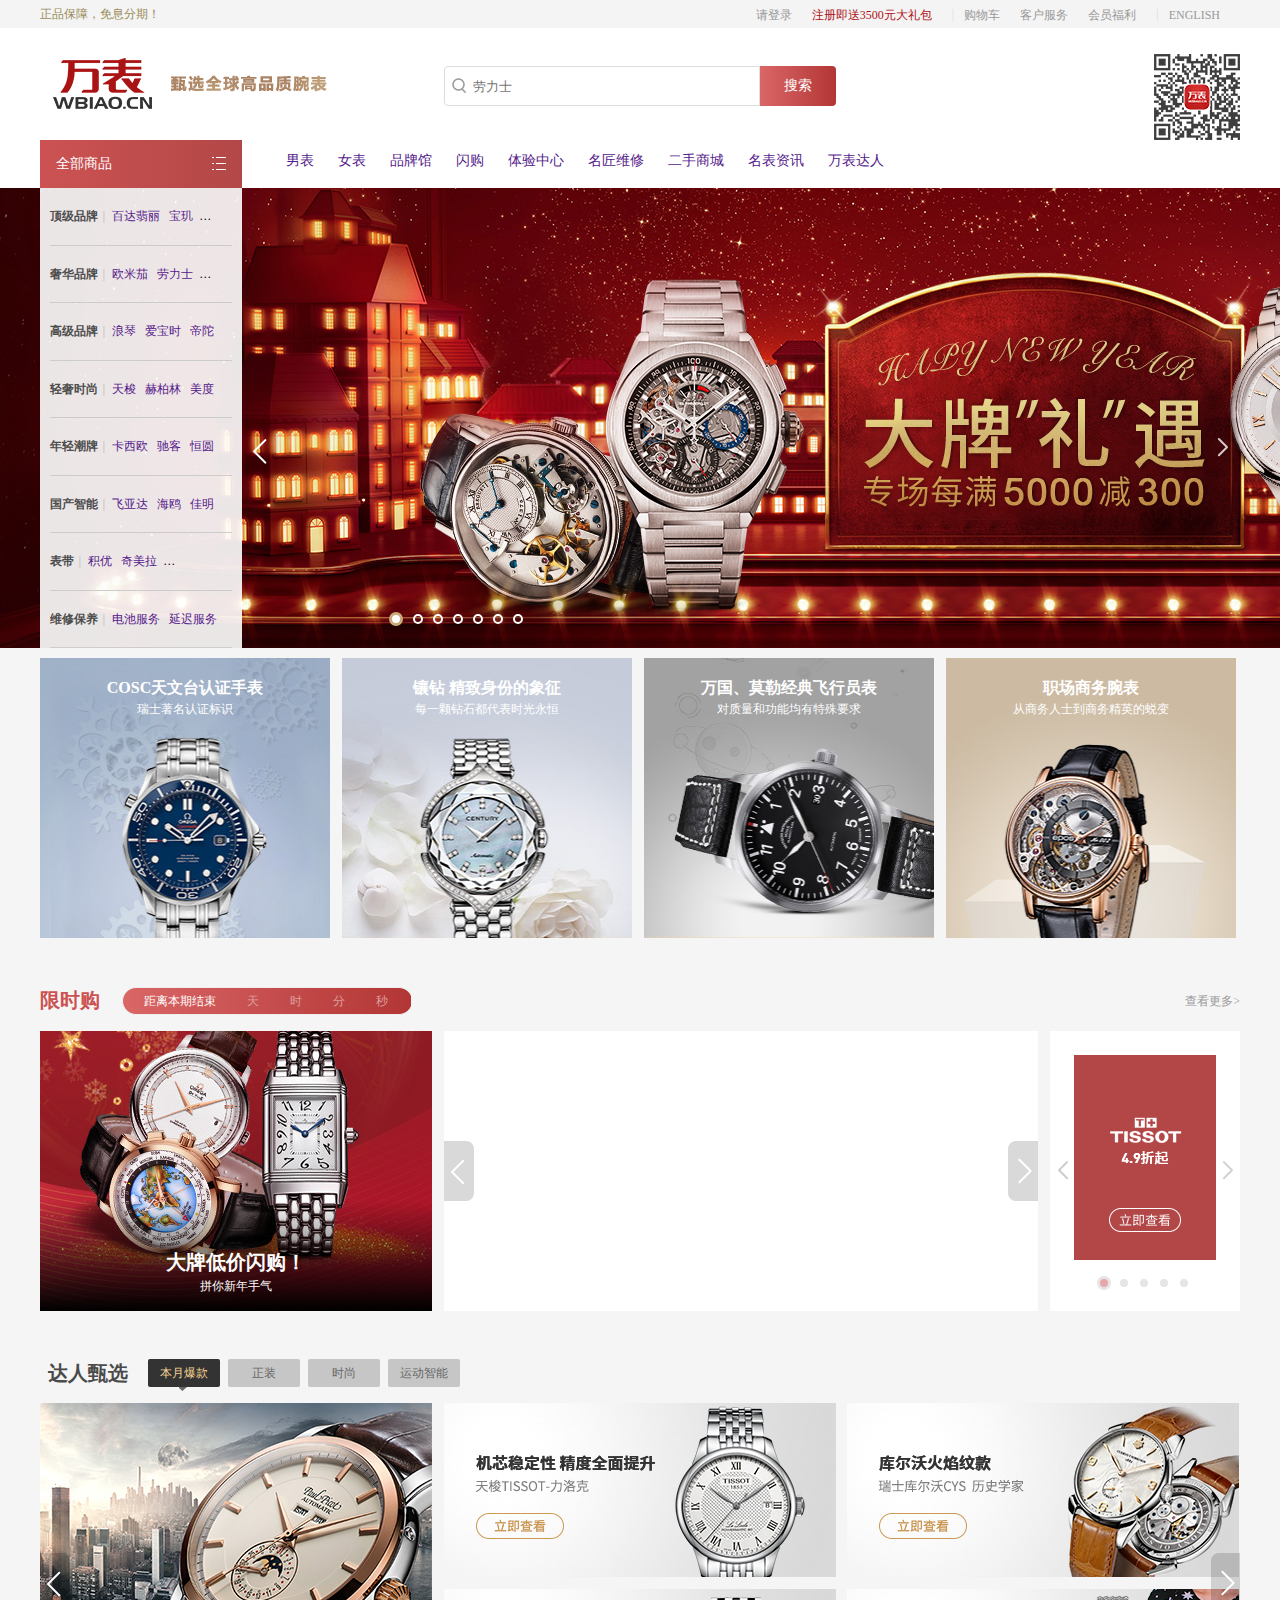
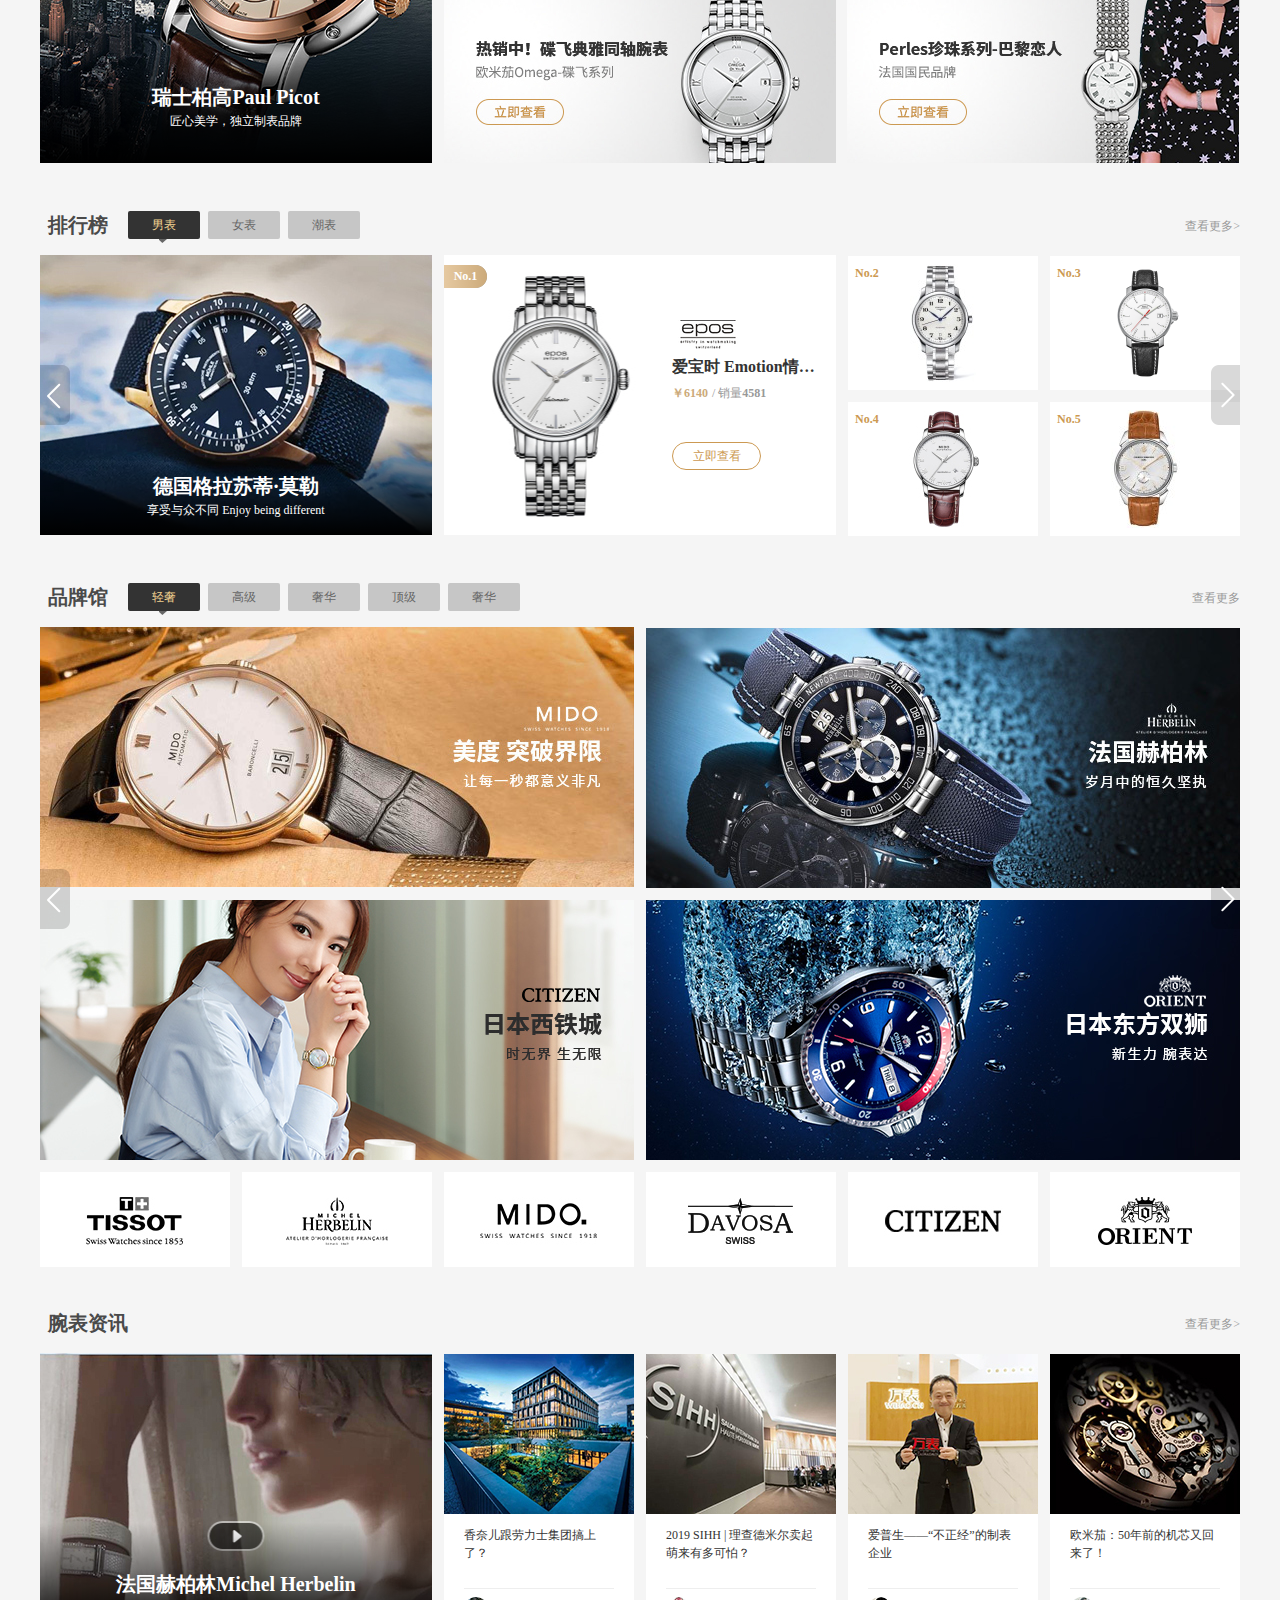
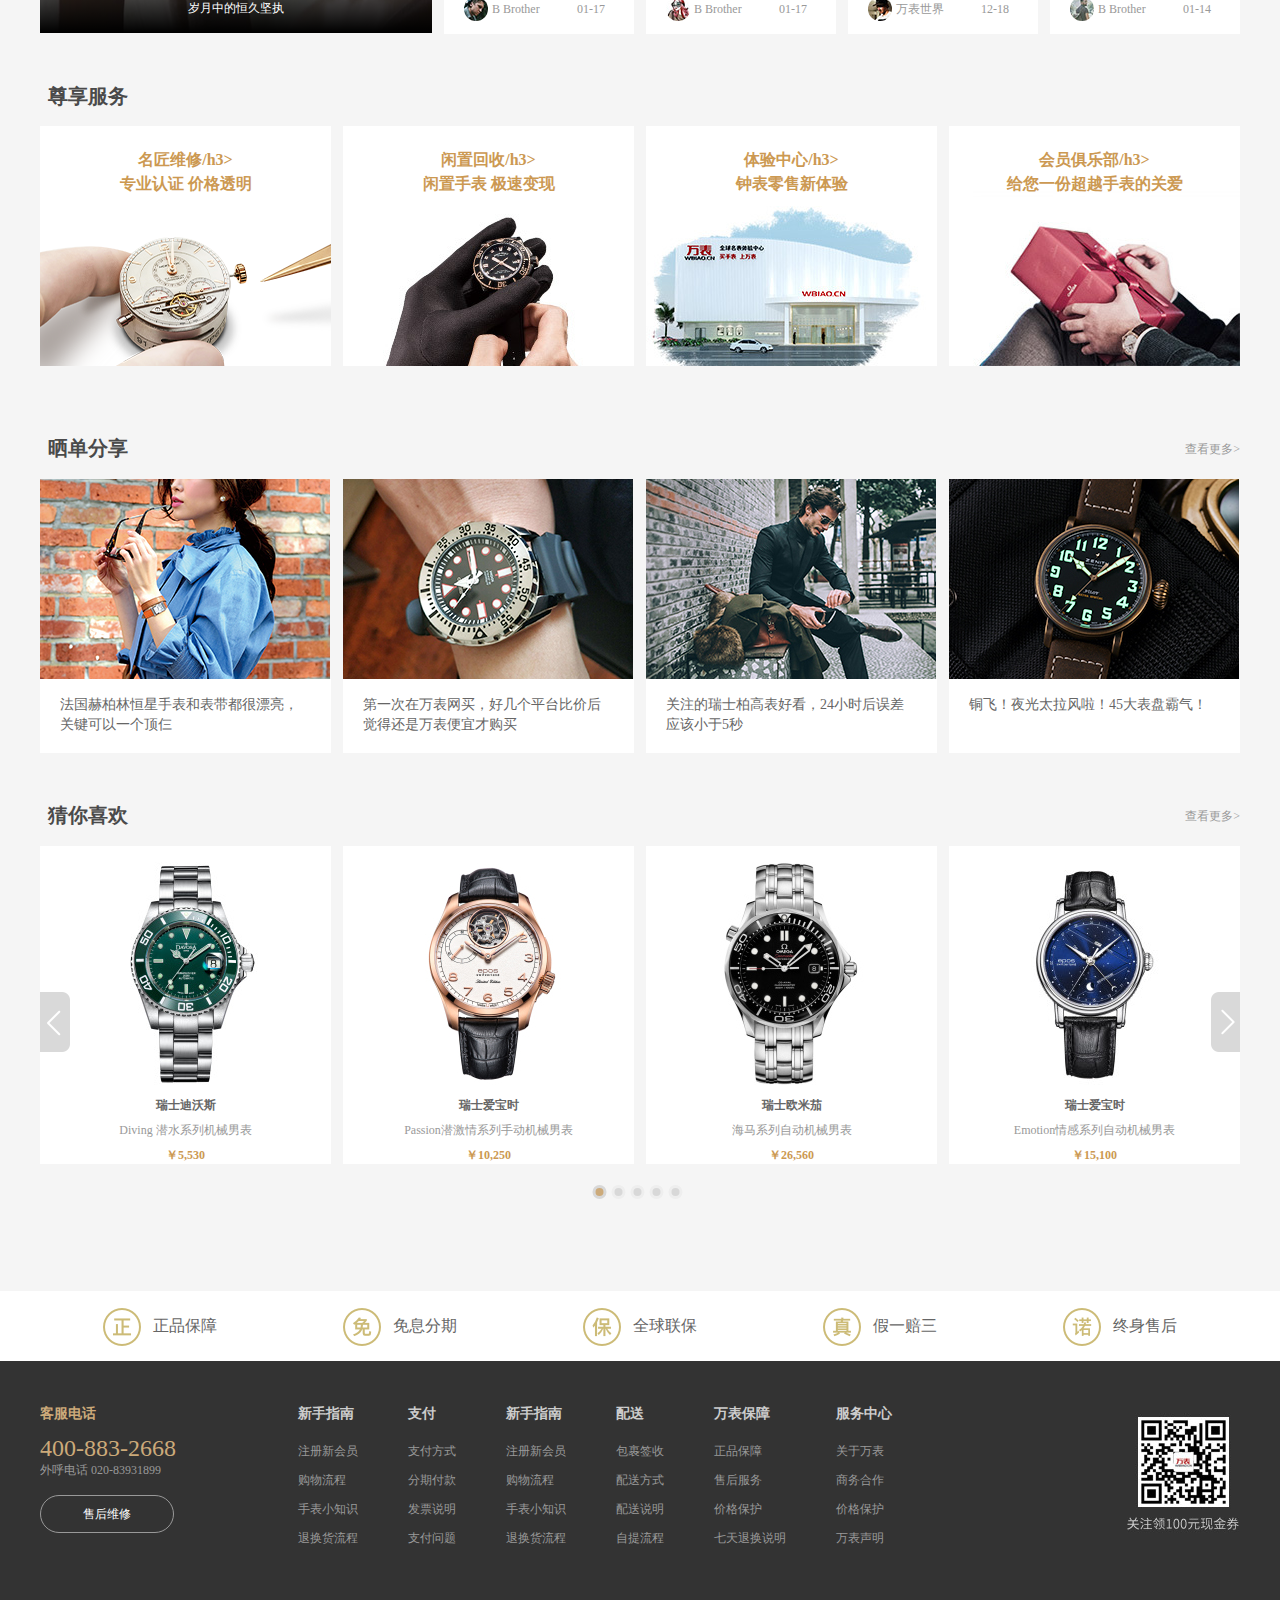
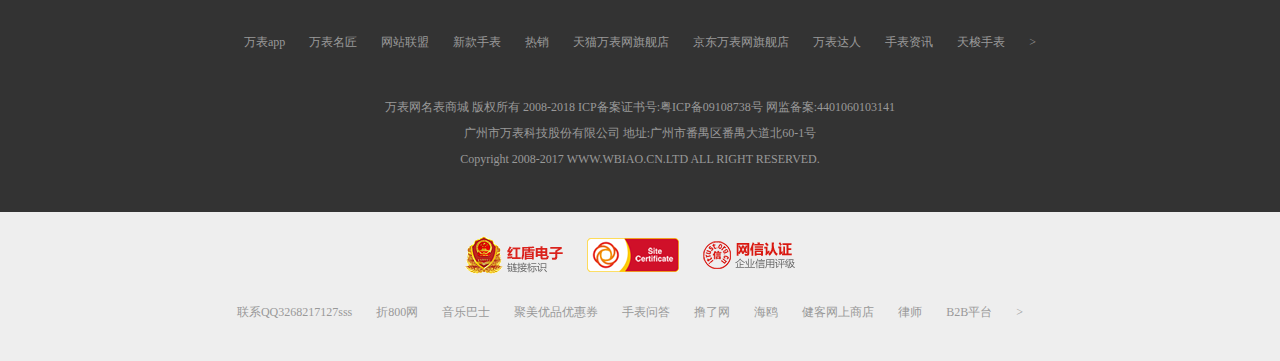
==== watch/index.html @ f3107d45 "基本完成首页" ====
<!DOCTYPE html>
<html>
<head>
	<title>万表网</title>
	<meta charset="utf-8"/>
	<link rel="stylesheet" href="css/common.css">
	<link rel="stylesheet" href="css/index.css">
</head>

<body>
	<!-- 头部 -->
	<div class="head">
		<!-- 小灰条 -->
		<div class="small head">
			<div class="small_middle">
				<div class="small_left">
					<a href="javascript:;">正品保障，免息分期！</a>
				</div>
				<div class="small_right">
					<ul>
						<li>
							<a class="small_a" href="">请登录</a>
							<a class="a_spectial small_a" href="">注册即送3500元大礼包</a>
						</li>
						<li>
							<span>|</span>
							<a class="small_a" href="">购物车</a>
							<div class="servie_a">
								<a href="" class="small_a">客户服务</a>
								<!-- 客户服务小框 -->
								<div class="a_god_servies">
									<div class="servies_top">
										<a class="god_a" href="">客户顾问</a>
										<a class="god_a"href="">售后维修</a>
										<a class="god_a"href="">帮助中心</a>
										<a class="god_a"href="">办理银行卡</a>
									</div>
									<div class="servies_bottom">
										<p>服务专线：400-400-400</p>
										<p>外呼号码：400-400-400</p>
									</div>
								</div>
							</div>
							
							<a class="small_a" href="javascript:;">会员福利</a>
						</li>
						<li>
							<span>|</span>
							<a class="small_a" href="javascript:;">ENGLISH</a>
						</li>
					</ul>
				</div>
			</div>
		</div>
		<!--logo -->
		<div class="search">
			<div class="sh_left">
				<a href=""><img src="img/logo.png" alt=""></a>
				<a href=""><img src="img/word.png" alt=""></a>
			</div>
			<!-- 搜索框 -->
			<div class="sh_center">
				<div class="sh_chang">
					<!-- 放大镜 -->
					<i class="icon-sousuo"></i>
					<input class="sh_inp" type="text" placeholder="劳力士" style="outline:none;margin-left:5px">
				</div>
				<input class="sh_btn" type="button" value="搜索">
			</div>
			<!-- 二维码 -->
			<div class="sh_ma">
				<img src="img/ma.png" alt="">
			</div>
		</div>
		<!-- 导航（拥有二级导航） -->
		<div class="nav">
			<div class="nav_cn">
				<div class="nav_cn_left">
					<a href="" class="nav_left_a">全部商品</a>
					<div class="nav_menu">
						<div class="menu_first">
							<span class="menu_h"></span>
							<dl>
								<dt><a href="" class="menu_dt">顶级品牌</a><i class="menu_i">|</i></dt>
								<dd class="wrap">
									<a class="menu_a_next" href="">百达翡丽</a>
									<a class="menu_a_next" href="">宝玑</a>
									<a class="menu_a_next" href="">爱彼</a>
								</dd>
							</dl>
						</div>
						<div class="menu_first">
							<span class="menu_h"></span>
							<dl>
								<dt><a href="" class="menu_dt">奢华品牌</a><i class="menu_i">|</i></dt>
								<dd class="wrap">
									<a class="menu_a_next" href="">欧米茄</a>
									<a class="menu_a_next" href="">劳力士</a>
									<a class="menu_a_next" href="">柏高</a>
								</dd>
							</dl>
						</div>
						<div class="menu_first">
							<span class="menu_h"></span>
							<dl>
								<dt><a href="" class="menu_dt">高级品牌</a><i class="menu_i">|</i></dt>
								<dd class="wrap">
									<a class="menu_a_next" href="">浪琴</a>
									<a class="menu_a_next" href="">爱宝时</a>
									<a class="menu_a_next" href="">帝陀</a>
								</dd>
							</dl>
						</div>
						<div class="menu_first">
							<span class="menu_h"></span>
							<dl>
								<dt><a href="" class="menu_dt">轻奢时尚</a><i class="menu_i">|</i></dt>
								<dd class="wrap">
									<a class="menu_a_next" href="">天梭</a>
									<a class="menu_a_next" href="">赫柏林</a>
									<a class="menu_a_next" href="">美度</a>
								</dd>
							</dl>
						</div>
						<div class="menu_first">
							<span class="menu_h"></span>
							<dl>
								<dt><a href="" class="menu_dt">年轻潮牌</a><i class="menu_i">|</i></dt>
								<dd class="wrap">
									<a class="menu_a_next" href="">卡西欧</a>
									<a class="menu_a_next" href="">驰客</a>
									<a class="menu_a_next" href="">恒圆</a>
								</dd>
							</dl>
						</div>
						<div class="menu_first">
							<span class="menu_h"></span>
							<dl>
								<dt><a href="" class="menu_dt">国产智能</a><i class="menu_i">|</i></dt>
								<dd class="wrap">
									<a class="menu_a_next" href="">飞亚达</a>
									<a class="menu_a_next" href="">海鸥</a>
									<a class="menu_a_next" href="">佳明</a>
								</dd>
							</dl>
						</div>
						<div class="menu_first">
							<span class="menu_h"></span>
							<dl>
								<dt><a href="" class="menu_dt">表带</a><i class="menu_i">|</i></dt>
								<dd class="wrap">
									<a class="menu_a_next" href="">积优</a>
									<a class="menu_a_next" href="">奇美拉</a>
									<a class="menu_a_next" href="">欧时浩</a>
								</dd>
							</dl>
						</div>
						<div class="menu_first">
							<span class="menu_h"></span>
							<dl>
								<dt><a href="" class="menu_dt">维修保养</a><i class="menu_i">|</i></dt>
								<dd class="wrap">
									<a class="menu_a_next" href="">电池服务</a>
									<a class="menu_a_next" href="">延迟服务</a>
								</dd>
							</dl>
						</div>
					</div>
					
					<a href="" class="icon-menu"></a>
				</div>
				<div class="nav_ul">
					<ul>
						<li><a href="">男表</a></li>
						<li><a href="">女表</a></li>
						<li><a href="">品牌馆</a></li>
						<li><a href="">闪购</a></li>
						<li><a href="">体验中心</a></li>
						<li><a href="">名匠维修</a></li>
						<li><a href="">二手商城</a></li>
						<li><a href="">名表资讯</a></li>
						<li><a href="">万表达人</a></li>
					</ul>
				</div>
			</div>
		</div>
		<!-- 吸顶效果的导航栏 -->
		<div class="nav nav_fix">
			<div class="nav_cn">
				<div class="nav_cn_left">
					<a href="" class="nav_left_a "></a>
					<!-- <div class="nav_menu">
						<div class="menu_first">
							<span class="menu_h"></span>
							<dl>
								<dt><a href="" class="menu_dt">顶级品牌</a><i class="menu_i">|</i></dt>
								<dd class="wrap">
									<a class="menu_a_next" href="">百达翡丽</a>
									<a class="menu_a_next" href="">宝玑</a>
									<a class="menu_a_next" href="">爱彼</a>
								</dd>
							</dl>
						</div>
						<div class="menu_first">
							<span class="menu_h"></span>
							<dl>
								<dt><a href="" class="menu_dt">奢华品牌</a><i class="menu_i">|</i></dt>
								<dd class="wrap">
									<a class="menu_a_next" href="">欧米茄</a>
									<a class="menu_a_next" href="">劳力士</a>
									<a class="menu_a_next" href="">柏高</a>
								</dd>
							</dl>
						</div>
						<div class="menu_first">
							<span class="menu_h"></span>
							<dl>
								<dt><a href="" class="menu_dt">高级品牌</a><i class="menu_i">|</i></dt>
								<dd class="wrap">
									<a class="menu_a_next" href="">浪琴</a>
									<a class="menu_a_next" href="">爱宝时</a>
									<a class="menu_a_next" href="">帝陀</a>
								</dd>
							</dl>
						</div>
						<div class="menu_first">
							<span class="menu_h"></span>
							<dl>
								<dt><a href="" class="menu_dt">轻奢时尚</a><i class="menu_i">|</i></dt>
								<dd class="wrap">
									<a class="menu_a_next" href="">天梭</a>
									<a class="menu_a_next" href="">赫柏林</a>
									<a class="menu_a_next" href="">美度</a>
								</dd>
							</dl>
						</div>
						<div class="menu_first">
							<span class="menu_h"></span>
							<dl>
								<dt><a href="" class="menu_dt">年轻潮牌</a><i class="menu_i">|</i></dt>
								<dd class="wrap">
									<a class="menu_a_next" href="">卡西欧</a>
									<a class="menu_a_next" href="">驰客</a>
									<a class="menu_a_next" href="">恒圆</a>
								</dd>
							</dl>
						</div>
						<div class="menu_first">
							<span class="menu_h"></span>
							<dl>
								<dt><a href="" class="menu_dt">国产智能</a><i class="menu_i">|</i></dt>
								<dd class="wrap">
									<a class="menu_a_next" href="">飞亚达</a>
									<a class="menu_a_next" href="">海鸥</a>
									<a class="menu_a_next" href="">佳明</a>
								</dd>
							</dl>
						</div>
						<div class="menu_first">
							<span class="menu_h"></span>
							<dl>
								<dt><a href="" class="menu_dt">表带</a><i class="menu_i">|</i></dt>
								<dd class="wrap">
									<a class="menu_a_next" href="">积优</a>
									<a class="menu_a_next" href="">奇美拉</a>
									<a class="menu_a_next" href="">欧时浩</a>
								</dd>
							</dl>
						</div>
						<div class="menu_first">
							<span class="menu_h"></span>
							<dl>
								<dt><a href="" class="menu_dt">维修保养</a><i class="menu_i">|</i></dt>
								<dd class="wrap">
									<a class="menu_a_next" href="">电池服务</a>
									<a class="menu_a_next" href="">延迟服务</a>
								</dd>
							</dl>
						</div>
					</div> -->
					
					<a href="" class="icon-menu"></a>
					<a href="" class="navf_a"></a>
				</div>
				<div class="nav_ul">
					<ul>
						<li><a href="">男表</a></li>
						<li><a href="">女表</a></li>
						<li><a href="">品牌馆</a></li>
						<li><a href="">闪购</a></li>
						<li><a href="">体验中心</a></li>
						<li><a href="">名匠维修</a></li>
						<li><a href="">二手商城</a></li>
						<li><a href="">名表资讯</a></li>
						<li><a href="">万表达人</a></li>
					</ul>
				</div>
				<div class="nav_right">
					<span class="s1"></span>
					<span class="s2"></span>
				</div>
			</div>
		</div>
	</div>

	<!-- banner -->
	<div class="banner">
		<div class="banner_center">
			<div class="small_arrow_right"></div>
			<div class="small_arrow_left"></div>
		</div>
		<ul class="banner_ul">
			<li><img src="img/01.jpg" alt=""></li>
			<li><img src="img/02.jpg" alt=""></li>
			<li><img src="img/03.jpg" alt=""></li>
			<li><img src="img/04.jpg" alt=""></li>
			<li><img src="img/05.jpg" alt=""></li>
			<li><img src="img/06.jpg" alt=""></li>			
			<li><img src="img/07.png" alt=""></li>			
		</ul>
		<ol class="banner_ol">
			<li class="active"></li>
			<li></li>
			<li></li>
			<li></li>
			<li></li>
			<li></li>
			<li></li>
		</ol>
	</div>

	<!-- 中间主体部分 -->
	<div class="main">
		<div class="main_enter">

			<div class="m_one">
			  	<a href="" class="m_one_a">
			  		<img src="img/one_01.jpg" alt="">
			  		<div class="m_one_p">
			  			<p class="p1">COSC天文台认证手表</p>
			  			<p class="p2">瑞士著名认证标识</p>
			  		</div>
			  	</a>
			  	<a href="" class="m_one_a">
			  		<img src="img/one_02.jpg" alt="">
			  		<div class="m_one_p">
			  			<p class="p1">镶钻 精致身份的象征</p>
			  			<p class="p2">每一颗钻石都代表时光永恒</p>
			  		</div>
			  	</a>
			  	<a href="" class="m_one_a">
			  		<img src="img/one_03.jpg" alt="">
			  		<div class="m_one_p">
			  			<p class="p1">万国、莫勒经典飞行员表</p>
			  			<p class="p2">对质量和功能均有特殊要求</p>
			  		</div>
			  	</a>
			  	<a href="" class="m_one_a">
			  		<img src="img/one_04.jpg" alt="">
			  		<div class="m_one_p">
			  			<p class="p1">职场商务腕表</p>
			  			<p class="p2">从商务人士到商务精英的蜕变</p>
			  		</div>
			  	</a>
			</div>

			<div class="m_two">
				<div class="m_two_top">
					<div class="mtt_right">
						<div class="mtt_r_r">限时购</div>
						<div class="mtt_r_l">
							距离本期结束
							<span class="time t_d"></span><i>天</i>
							<span class="time t_h"></span><i>时</i>
							<span class="time t_m"></span><i>分</i>
							<span class="time t_s"></span><i>秒</i>
						</div>
					</div>
					<div class="mtt_left">
						<a href="">查看更多></a>
					</div>
				</div>
				<div class="m_two_bottom">
					<div class="mtb_left">
						<a href="" class="mtb_l_a a_h">
							<img src="img/two_left.jpg" alt="" class="a_h">
							<div class="mtb_l_p">
								<p class="mtb_p1">大牌低价闪购！</p>
								<p class="mtb_p2">拼你新年手气</p>
							</div>
							<i class="bg_img"></i>
						</a>
					</div>
					<div class="mtb_center">
						<div class="mtb_prev"></div>
						<div class="mtb_next"></div>
						<div class="mtbc_center">
							<ul>
								<!-- <li>
									<a href="">
										<img src="img/001.jpg" alt="">
										<div class="mtbc_p">
											<p class="c_p">梅花</p>
											<div class="c_span">
												<span class="discount">
													<em>5.6</em>折
												</span>
												<span class="xian_now">￥1,650</span>
											</div>
											<p class="xian_prev">￥850</p>
										</div>
									</a>
								</li> -->
							</ul>
						</div>
					</div>
					<div class="mtb_right">
						<div class="mtb_r_prev"></div>
						<div class="mtb_r_next"></div>
						<div class="mtbr_center">
							<ul class="mtbr_center_ul" >
								<li><a href=""><img src="img/h01.jpg" alt=""></a></li>
								<li><a href=""><img src="img/h02.jpg" alt=""></a></li>
								<li><a href=""><img src="img/h03.jpg" alt=""></a></li>
								<li><a href=""><img src="img/h04.jpg" alt=""></a></li>
								<li><a href=""><img src="img/h05.jpg" alt=""></a></li>
							</ul>
							<ol class="mtbr_center_ol">
								<li class="mbtr_a"></li>
								<li></li>
								<li></li>
								<li></li>
								<li></li>
							</ol>
						</div>
					</div>
				</div>
			</div>
			
			<div class="m_three">
				<div class="mt_menu menu1">
					<h3>达人甄选</h3>
					<ol>
						<!-- <li><a href="" class="on">本月爆款</a><i class="on_i"></i></li>
						<li><a href="">正装</a><i class="on_i"></i></li>
						<li><a href="">时尚</a><i class="on_i"></i></li>
						<li><a href="">运动智能</a><i class="on_i"></i></li> -->
					</ol>
				</div>
				<div class="m_kuang a_h2">
					<div class="mtt_tou mt_p mtt_p"></div>
					<div class="mtt_tou mt_n mtt_n"></div>
				</div>
				<div class="mt_down a_h2 down1">
					<!-- <div class="mt_one">
						<div class="mtb_left">
							<a href="" class="mtb_l_a a_h2">
								<img src="img/daren.jpg" alt="" class="a_h2">
								<div class="mtb_l_p">
									<p class="mtb_p1">瑞士柏高Paul Picot</p>
									<p class="mtb_p2">匠心美学，独立制表品牌</p>
								</div>
								<i class="bg_img"></i>
							</a>
						</div>
						<div class="mth_right">
							<a href=""><img src="img/bao1.jpg" alt=""></a>
							<a href=""><img src="img/bao1.jpg" alt=""></a>
							<a href=""><img src="img/bao1.jpg" alt=""></a>
							<a href=""><img src="img/bao1.jpg" alt=""></a>
						</div>
					</div> -->
				</div>
			</div>
			
			<div class="m_four">
				<div class="mt_menu menu2">
					<div class="menu_left">
						<h3>排行榜</h3>
						<ol>
							<!-- <li><a href="" class="on">男表</a><i class="on_i"></i></li> -->
						</ol>
					</div>
					
					<span class="mtt_left">
						<a href="">查看更多></a>
					</span>
				</div>
				<div class="m_kuang a_h3">
					<div class="mtt_tou mt_p mf_p"></div>
					<div class="mtt_tou mt_n mf_n"></div>
				</div>
				<div class="mt_down a_h3">
					<div class="mf_down">
						<div class="mtb_left left3">
							<!-- <a href="" class="mtb_l_a a_h3">
								<img src="img/man.jpg" alt="" class="a_h2">
								<div class="mtb_l_p">
									<p class="mtb_p1">德国格拉苏蒂 莫勒</p>
									<p class="mtb_p2">享受与众不同 Enjoy being different</p>
								</div>
								<i class="bg_img"></i>
							</a> -->
						</div>
						<div class="mf_center a_h3 center3">
							<!-- <a href="" class="mfc_a">
								<i class="i_con i_bac">No.1</i>
								<div class="mfca_img">
									<img src="img/man1.jpg" alt="">
								</div>
								<div class="mfca_p">
									<p class="mfca_pimg"><img src="img/1_logo.png" alt=""></span>
									<p class="mfca_p1">爱宝时 Emotion情定康桥</p>
									<span class="now_sell">￥6140</span>
									<span class="now_count">/ 销量<b>4581</b></span>
									<span class="sp_check">立即查看</span>
								</div>
							</a> -->
						</div>
						<div class="mf_right">
							<ul>
								<!-- <li>
									<a href="">
										<i>No.2</i>
										<img src="img/man2.jpg" alt="">
										<div class="introduce">
											<p class="inp1">浪琴 名匠系列</p>
											<span class="now_sell">￥6140</span>
											<span class="now_count">/ 销量<b>4581</b></span>
										</div>
									</a>
								</li> -->
							</ul>
						</div>
					</div>
					
				</div>
			</div>
			
			<div class="m_five">
				<div class="mt_menu menu3">
					<div class="menu_left">
						<h3>品牌馆</h3>
						<ol>
							<!-- <li><a href="" class="on">轻奢</a><i class="on_i"></i></li> -->
						</ol>
					</div>
					
					<span class="mtt_left"><a href="">查看更多</a></span>
				</div>
				<div class="m_kuang a_h4">
					<div class="mtt_tou mt_p mfi_p"></div>
					<div class="mtt_tou mt_n mfi_n"></div>
				</div>
				<div class="mfi_down">
					
					<div class="mfi_d1">
						<ul>
							<!-- <li>
								<a href="">
									<img src="img/q1.jpg" alt="" class="mfia_im">
									<div class="mfi_im">
										<img src="img/q11.jpg" alt="">
									</div>
								</a>
							</li> -->
						</ul>
						<dl>
							<!-- <dd>
								<a href="">
									<img src="img/qx1.jpg" alt="">
									<span class="ch_dl">天梭</span>
								</a>
							</dd> -->
						</dl>
					</div>
				</div>
			</div>

			<div class="m_six">
				<div class="mt_menu">
					<div class="menu_left">
						<h3>腕表资讯</h3>
					</div>
					<span class="mtt_left">
						<a href="">查看更多></a>
					</span>
				</div>
				<div class="ms_down a_h5">
					<div class="mtb_left ms_left">
						<!-- <a href="" class="mtb_l_a a_h ms_a">
							<img src="img/wan.jpg" alt="" class="a_h">
							<div class="mtb_l_p">
								<p class="mtb_p1">法国赫柏林Michel Herbelin</p>
								<p class="mtb_p2">岁月中的恒久坚执</p>
							</div>
							<i class="play"></i>
							<i class="bg_img"></i>
						</a> -->
					</div>
					<div class="ms_right a_h5">
						<ul>
							<!-- <li>
								<a href="">
									<img src="img/wan1.jpg" alt="">
									<div class="msr_bottom">
										<p class="msrb_p1">香奈儿跟劳力士集团搞上了？</p>
										<div class="msrb_d2">
											<span class="msd2_img"><img src="img/wx1.jpg" alt=""></span>
											<span class="msd2_p"> B Brother  </span>
											<span class="msd2_t">01-17</span>
										</div>
									</div>
								</a>
							</li> -->
						</ul>
					</div>
				</div>
			</div>

			<div class="m_seven">
				<div class="mt_menu">
					<h3>尊享服务</h3>
				</div>
				<div class="msv_bottom">
					<ul>
						<!-- <li>
							<a href="">
								<img src="img/zun1.png" alt="">
								<div class="mse_p">
									<h3>名匠维修</h3>
									<p>专业认证 价格透明</p>
								</div>
							</a>
						</li> -->
					</ul>
				</div>
			</div>

			<div class="m_eight">
				<div class="mt_menu">
					<div class="menu_left">
						<h3>晒单分享</h3>
					</div>
					<span class="mtt_left">
						<a href="">查看更多></a>
					</span>
				</div>
				<div class="me_bottom">
					<ul>
						<!-- <li>
							<a href="">
								<div class="me_im"><img src="img/shai1.jpg" alt=""></div>
								<div class="me_p">
									<p>法国赫柏林恒星手表和表带都很漂亮，关键可以一个顶仨</p>
								</div>
							</a>
						</li> -->
					</ul>
				</div>
			</div>

			<div class="m_nine">
				<div class="mt_menu">
					<div class="menu_left">
						<h3>猜你喜欢</h3>
					</div>
					<span class="mtt_left">
						<a href="">查看更多></a>
					</span>
				</div>
				<div class="m_kuang a_h7">
					<div class="mtt_tou mt_p mn_p"></div>
					<div class="mtt_tou mt_n mn_n"></div>
				</div>
				<div class="mn_bottom">
					<ul>
						<!-- <li>
							<a href="">
								<div class="mn_im">
									<img src="img/l1.jpg" alt="">
								</div>
								<div class="mnb_p">
									<p class="mn_p1">瑞士迪沃斯</p>
									<p class="mn_p2">Diving 潜水系列机械男表</p>
									<p class="mn_p3">¥5,530</p>
								</div>
							</a>
						</li> -->
					</ul>
					<div class="mnb_so">
						<ol>
							<li class="mn_on"></li>
							<li></li>
							<li></li>
							<li></li>
							<li></li>
						</ol>
					</div>
					
				</div>
			</div>
		</div>
	</div>

	<!-- 底部 -->
	<div class="footer">
		<!-- 第一块儿 -->
		<div class="footer_one">
			<div class="footer_top">
				<ul>
					<li>
						<a class="ft_top_a" href="">
							<span class="ft_icon icon-one"></span>
							正品保障
						</a>
					</li>
					<li>
						<a class="ft_top_a" href="">
							<span class="ft_icon icon-two"></span>
							免息分期
						</a>
					</li>
					<li>
						<a class="ft_top_a" href="">
							<span class="ft_icon icon-three"></span>
							全球联保
						</a>
					</li>
					<li>
						<a class="ft_top_a" href="">
							<span class="ft_icon icon-four"></span>
							假一赔三
						</a>
					</li>
					<li>
						<a class="ft_top_a" href="">
							<span class="ft_icon icon-five"></span>
							终身售后
						</a>
					</li>
				</ul>
			</div>
		</div>
		<!-- 第二块儿 -->
		<div class="footer_two">
			<div class="footer_two_left">
				<div class="ft_two_left">
					<div class="phone_one">客服电话</div>
						<div class="phone_two">
							<p class="two_big">400-883-2668</p>
							<p>外呼电话 020-83931899</p>
						</div>
						<div>
							<a href="" class="check">售后维修</a>
						</div>
				</div>
				<div class="ft_two_center">
					<dl>
						<h2>新手指南</h2>
						<dd><a href="">注册新会员</a></dd>
						<dd><a href="">购物流程</a></dd>
						<dd><a href="">手表小知识</a></dd>
						<dd><a href="">退换货流程</a></dd>
					</dl>
					<dl>
						<h2>支付</h2>
						<dd><a href="">支付方式</a></dd>
						<dd><a href="">分期付款</a></dd>
						<dd><a href="">发票说明</a></dd>
						<dd><a href="">支付问题</a></dd>
					</dl>
					<dl>
						<h2>新手指南</h2>
						<dd><a href="">注册新会员</a></dd>
						<dd><a href="">购物流程</a></dd>
						<dd><a href="">手表小知识</a></dd>
						<dd><a href="">退换货流程</a></dd>
					</dl>
					<dl>
						<h2>配送</h2>
						<dd><a href="">包裹签收</a></dd>
						<dd><a href="">配送方式</a></dd>
						<dd><a href="">配送说明</a></dd>
						<dd><a href="">自提流程</a></dd>
					</dl>
					<dl>
						<h2>万表保障</h2>
						<dd><a href="">正品保障</a></dd>
						<dd><a href="">售后服务</a></dd>
						<dd><a href="">价格保护</a></dd>
						<dd><a href="">七天退换说明</a></dd>
					</dl>
					<dl>
						<h2>服务中心</h2>
						<dd><a href="">关于万表</a></dd>
						<dd><a href="">商务合作</a></dd>
						<dd><a href="">价格保护</a></dd>
						<dd><a href="">万表声明</a></dd>
					</dl>
				</div>
			</div>
			<div class="ft_two_right">
				<a href="">
					<img src="img/100.jpg" alt="">
				</a>
			</div>
		</div>
		<!-- 第三块儿 -->
		<div class="footer_three">
			<div class="ft_three_top">
				<a href="">万表app</a>
				<a href="">万表名匠</a>
				<a href="">网站联盟</a>
				<a href="">新款手表</a>
				<a href="">热销</a>
				<a href="">天猫万表网旗舰店</a>
				<a href="">京东万表网旗舰店</a>
				<a href="">万表达人</a>
				<a href="">手表资讯</a>
				<a href="">天梭手表</a>
				<a href="">></a>
			</div>
			<div class="ft_three_bottom">
				<p>万表网名表商城 版权所有 2008-2018 ICP备案证书号:粤ICP备09108738号 网监备案:4401060103141</p>
				<p>广州市万表科技股份有限公司 地址:广州市番禺区番禺大道北60-1号</p>
				<p>Copyright 2008-2017 WWW.WBIAO.CN.LTD ALL RIGHT RESERVED.</p>
			</div>
		</div>
		<!-- 第四块儿 -->
		<div class="footer_four">
			<div class="ft_four_top">
				<a href=""><img src="img/ft_four01.png" alt=""></a>
				<a href=""><img src="img/ft_four02.png" alt=""></a>
				<a href=""><img src="img/ft_four03.png" alt=""></a>
			</div>
			<div class="ft_four_bottom">
				<a href="">联系QQ3268217127sss</a>
				<a href="">折800网</a>
				<a href="">音乐巴士</a>
				<a href="">聚美优品优惠券</a>
				<a href="">手表问答</a>
				<a href="">撸了网</a>
				<a href="">海鸥</a>
				<a href="">健客网上商店</a>
				<a href="">律师</a>
				<a href="">B2B平台</a>
				<a href="">></a>
			</div>
		</div>
		
	</div>
</body>
</html>
<script src="js/jquery-1.11.1.min.js"></script>
<script src="js/run.js"></script>
<script src="js/mtbc_center.js"></script>
<script src="js/lunbo.js"></script>
---- watch/css/common.css ----
*{
	margin:0;
	padding:0;
}
img{
	display:block;
}
li{
	list-style:none;
}
a{
	text-decoration:none;
	display:inline-block;
}
.a_text{
	text-decoration:underline;
}

/*小灰条*/
.head{
	font-size:12px;
}
.small{
	height:28px;
	width:100%;
	background:#f4f4f4;
}
.small_middle{
	margin:0 auto;
	width:1200px;
	height:28px;
	line-height:28px;
}
.small_left{
	float:left;
}
.small_left a{
	color:#998c59;
}
.small_left a:hover{
	text-decoration:none;
}
.small_right{
	float:right;
}
.small_right ul{ height:28px;float:left; }
.small_right ul li{
	float:left;
	padding:0 10px;
}
.small_right ul li a:hover{
	text-decoration:underline;
}
.small_right ul li span{
	color:#ddd;float:left;
}
.small_right ul li:nth-child(2){
	padding:0;
}
.small_a{
	padding:0 10px;
	color:#999;float:left;margin-top:1px;box-sizing:border-box;
}
.servie_a{
	position:relative;float:left;
}
.a_spectial{
	color:#ae0f17;
}
/*客户服务*/
/*移入时的特效*/
.a_border{
	border:1px solid #ccc;
	border-radius:3px 3px 0 0;
	background:#fff;
	display:inline-block;
	border-bottom:none;
	position:relative;box-sizing:border-box;
	z-index:100;text-decoration:none;
}
/*客户服务小框*/
.a_god_servies{
	position:absolute;
	z-index:99;
	width:220px;
	height:168px;
	top:27px;
	right:0;
	border:1px solid #ccc;
	background:#fff;
	border-radius:3px;
	padding:15px;
	box-sizing:border-box;
	display:none;
}
.servies_top{
	border-bottom:1px solid #999;
	padding-bottom:15px;
	overflow:hidden;
}
.god_a{
	color:#666;
	padding:5px 0;
	float:left;
	text-align:center;
	width:50%;
	line-height:20px;
}
.servies_bottom{
	padding-top:10px;
	text-align:center;
	color:#999;
}


/*搜素框*/
.search{
	width:1200px;
	margin:0 auto;
	overflow:hidden;
}
.sh_left{
	margin-top:18px;
	display:inline;
	float:left;
	overflow:hidden;
	/*将a中的默认字符去掉*/
	font-size:0;
	width:404px;
}
.sh_center{
	height:40px;
	margin-top:37.5px;
	float:left;
}
.sh_chang{
	border:1px solid #ddd;
	border-radius:4px 0 0 4px;
	float:left;
	height:40px;
	box-sizing:border-box;
	line-height:40px;
}
.icon-sousuo{
	float:left;
	display:inline-block;
	margin-top:11px;
	margin-left:7px;
	width:16px;
	height:16px;
	background:url( "../img/more.png" ) -152px -333px no-repeat;
}
.sh_inp{
	width:286px;
	height:20px;
	border:none;
	color:#000;
}
.sh_btn{
	width:76px;
	height:40px;
	border:none;
	border-radius:0 4px 4px 0;
	background:linear-gradient(-270deg,#da6666 0,#b33636 100%);
	color:#fff;
	font-size:14px;
}
.sh_ma{
	float:right
}

/*导航*/
.nav{
	width:100%;
	height:48px;background:#fff;
}
.nav_cn{
	width:1200px;
	height:48px;
	margin:0 auto;
}
.nav_cn_left{
	float:left;
	width:202px;
	height:48px;
	line-height:48px;
	padding:0 16px;
	box-sizing:border-box;
	background:linear-gradient(269deg,#b34747 1%,#cc5252 98%);
	position:relative;
}
.nav_left_a{
	color:#fff;
	font-size:14px;
}
.icon-menu{
	background:url( "../img/more2.png" ) -280px -325px;
	margin-top:16px;
	width:14px;
	height:14px;
	float:right;
}
/*二级导航*/
.nav_menu{
	width:202px;
	height:460px;
	position:absolute;
	top:48px;
	left:0;
	z-index:1;
	perspective:1200px;
	background:rgba( 255 , 255 , 255 , .9 );
	/*display:none;*/
}
.menu_first{
	width:100%;
	height:57.5px;
	overflow:hidden;
	line-height:57.5px;
}
.menu_h{
	float:left;
	display:inline-block;
	background:#ccaa7a;
	height:100%;
	width:4px;
	display:none;
}
.menu_first:hover{
	background:#fff;
}
.menu_first:hover .menu_h{
	display:inline-block;
}
.menu_first dt{
	float:left;
}
.wrap{
	float:left;
	text-overflow:ellipsis;
	overflow:hidden;
	width:119px;
	height:57.5px;
	white-space:nowrap;
}
.menu_first dl{
	height:100%;
	width:182px;
	border-bottom:1px solid #ccc;
	margin:0 auto;
	box-sizing:border-box;
}
.menu_dt{
	color:#4d4d4d;
	font-size:12px;
	font-weight:bold;
}
.menu_i{
	color:#b3b3b3;
	font-weight:normal;
	margin:0 4px;
}
.menu_a_next{
	margin:0 3px;
}
.menu_first dd a:hover{
	text-decoration:underline;
}




.nav_ul{
	float:left;
	height:41px;
	margin-left:20px;
}
.nav_ul li{
	float:left;
	margin-left:24px;
	line-height:41px;
	font-size:14px;
}
.nav_ul li:hover{
	border-bottom:2px solid #b32424;
}

/*吸顶效果的*/
.nav_fix{
	position:fixed;
	top:0;
	z-index:10000;
	display:none;
}
.nav_right{
	float:right;
}
.navf_a{ 
	background:url( "../img/lo.png" );
	margin-top:16px;
	width:51px;
	height:21px;
	float:left;
} 
.nav_right span{
	display:inline-block;
	margin-top:10px;
	width:24px;
	height:24px;
	line-height:24px;margin-right:12px;
}
.nav_right .s1{ background:url( "../img/more.png" ) -380px -260px; }
.nav_right .s2{ background:url( "../img/more.png" ) -45px -367px; }





/*底部*/
.footer{
	background:#333;
	overflow:hidden;
	width:100%;
}
/*第一块儿**/
.footer_one{ background:#fff; }
.footer_top{
	width:1200px;
	height:70px;
	margin:0 auto;
}
.footer_top ul{
	display:flex;
	justify-content:space-around;
}
.ft_top_a{
	display:inline-block;
	height:100%;
	line-height:70px;
	color:#666;
}
.ft_icon{
	display:inline-block;
	width:38px;
	height:38px;
	vertical-align:middle;
	margin-right:8px;
}
.icon-one{ background:url( "../img/more2.png" ) -409px -357px; }
.icon-two{ background:url( "../img/more2.png" ) 0 -414px; }
.icon-three{ background:url( "../img/more2.png" ) -361px -357px; }
.icon-four{ background:url( "../img/more2.png" ) -313px -357px; }
.icon-five{ background:url( "../img/more2.png" ) -265px -357px; }

/*第二块儿*/
.footer_two{
	width:1200px;
	margin:0 auto;
	padding:44px 0 80px;
	display:flex;
	justify-content:space-between;
	overflow:hidden;
}
.ft_two_left{
	font-size:14px;
	color:#999;
	float:left;
}
.phone_one{
	color:#ccaa7a;
	margin-bottom:12px;
	font-weight:bold;
}
.phone_two{
	font-size:12px;
}
.phone_two .two_big{
	color:#ccaa7a;
	font-size:24px;
}
.check{
	margin-top:16px;
	font-size:12px;
	display:inline-block;
	width:132px;
	height:36px;
	border-radius:20px;
	color:#fff;
	text-align:center;
	line-height:36px;
	border:1px solid #999;
}
.check:hover{
	background:#ccaa7a;
	color:#fff;
	border-color:#ccaa7a;
}
.ft_two_center{ margin-left:122px; float:left;  }
.ft_two_center dl{
	float:left;
}
.ft_two_center dl h2{
	font-size:14px;
	color:#ccc;
	margin-bottom:13px;
}
.ft_two_center dl dd{
	line-height:28px;
	margin-right:50px;
}
.ft_two_center dl dd a{
	color:#999;
	font-size:12px;
}
.ft_two_center dl dd a:hover{
	color:#fff;
}
/*第三块儿*/
.footer_three{
	width:1200px;
	margin:0 auto;
	overflow:hidden;
}
.ft_three_top{
	text-align:center;
	margin-bottom:43px;
}
.ft_three_top a{
	color:#999;
	font-size:12px;
	padding:0 10px;
}
.ft_three_top a:hover{ color:#fff; }
.ft_three_bottom{
	margin-bottom:40px;
	color:#999;
	text-align:center;
	font-size:12px;
	line-height:26px;
}
/*第四块儿*/
.footer_four{
	width:100%;
	background:#eee;
	padding:24px 0 40px;
	text-align:center;
}
.footer_four a{ margin-right:20px; }
.footer_four img{
	display:inline-block;
}
.ft_four_bottom{
	margin-top:24px;
	text-align:center;
}
.ft_four_bottom a{
	color:#999;
	font-size:12px;
}
.ft_four_bottom a:hover{
	color:#ccc;
}
---- watch/css/index.css ----
/*轮播图*/
.banner{
	width:100%;
	overflow:hidden;
	position:relative;
}
.banner img{
	height:460px;
	position:relative;
	left:-130px;
}
.banner ul{
	height:460px;
	width:100%;
	position:relative;
}
.banner ul li{
	width:100%;
	height:100%;
	position:absolute;
	opacity:1;
}
.current{
	display:block;
}
.banner ol{
	position:absolute;
	bottom:22px;
	left:30%;
	z-index:2;
	height:14px;
	display:flex;
	align-items:center;
}
.banner ol li{
	margin:0 5px;
	cursor:pointer;
	width:6px;
	height:6px;
	border:2px solid #fff;
	border-radius:50%;
}
.banner ol li.active{
	width:8px;
	height:8px;
	border:3px solid #ccaa7a;
	background:#fff;
}
.banner_center{
	width:1200px;
	height:100%;
	position:absolute;
	left:0;right:0;top:0;bottom:0;
	margin:auto;
}
.small_arrow_right{
	position:absolute;
	z-index:3;
	left:202px;
	top:50%;
	width:36px;
	height:60px;
	background:url( "../img/more.png" ) -349px -37px;
}
.small_arrow_right:hover{
	z-index:300;
	background:url( "../img/more.png" ) -304px -37px;
}
.small_arrow_left{
	position:absolute;
	z-index:3;
	right:0;
	top:50%;
	width:36px;
	height:60px;
	background:url( "../img/more.png" ) -259px -39px;
}
.small_arrow_left:hover{
	background:url( "../img/more.png" ) -213px -39px;
}

/*主页*/
.main{
	width:100%;
	overflow:hidden;
	background:#f5f5f5;
	padding :10px 0 60px;
}
.main_enter{
	width:1200px;
	overflow:hidden;
	margin:0 auto;
}
/*第一块儿*/
.m_one{
	width:1208px;
	height:280px;
	margin-bottom:32px;
}
.m_one_a{
	float:left;
	width:290px;
	height:280px;
	color:#fff;
	text-align:center;
	margin-right:12px;
	overflow:hidden;
	position:relative;
}
.m_one_a img{
	width:290px;
	height:280px;
	overflow:hidden;
	position:absolute;
	transition:all 2s ease;
}
.m_one_p{
	position:absolute;
	top:20px;
	overflow:hidden;
	width:100%;
}
.p1{
	font-size:16px;
	font-weight:bold;
}
.p2{
	line-height:20px;
	font-size:12px;
}
.m_a_two{ background:url( "../img/one_02.jpg" ) }
.m_a_three{ background:url( "../img/one_03.jpg" ) }
.m_a_four{ background:url( "../img/one_04.jpg" ) }
.m_one_a img:hover{
	transform:scale( 1.2 );
}

/*第二块儿*/
.m_two{
	width:100%;
	overflow:hidden;
	margin-bottom:32px;
}
.m_two_top{
	height:60px;
	line-height:60px;
}
/*第二块儿左边*/
.mtt_right{ float:left; }
.mtt_r_r{
	color:#cc5252;
	font-size:20px;
	float:left;
	font-weight:bold;
	margin-right:20px;
}
.mtt_r_l{
	display:inline-block;
	width:291px;
	color:#fff;
	font-size:12px;
	height:28px;
	background:url( "../img/more.png" ) -140px 0;
	line-height:28px;
	text-align:center;
	vertical-align:middle;
}
.mtt_r_l .time{
	display:inline-block;
	width:18px;
	height:28px;
	line-height:28px;
	font-weight:bold;
	font-size:16px;
	margin:0 5px;
	text-align:center;
	vertical-align:middle;
}
.mtt_r_l i{ font-style:normal;color:#dc9f9f; }
/*第二块儿右边*/
.mtt_left{
	float:right;
}
.mtt_left a{ color:#999;font-size:12px; }
.m_two_bottom{
	width:100%;
	overflow:hidden;
}
.mtb_left{
	float:left;
}
.a_h{ height:280px; }
.mtb_l_a{
	width:392px;
	float:left;
	overflow:hidden;
	color:#fff;
	font-size:12px;
	text-align:center;
	position:relative;
	margin-right:12px;
}
.mtb_l_a img{
	width:100%;
	height:100%;
	overflow:hidden;
	transition:all 2s ease;
}
.mtb_l_a:hover img{
	transform:scale( 1.2 );
}
.mtb_l_p{
	width:100%;
	position:absolute;
	top:78%;
	text-align:center;
	z-index:3;
}
.mtb_p1{
	font-size:20px;
	font-weight:bold;
}
.mtb_p2{
	line-height:20px;
}
.bg_img{
	width:100%;
	height:110px;
	position:absolute;
	bottom:0;
	left:0;
	background:linear-gradient(-180deg,rgba(0,0,0,0) 0,#000 100%);
}
.mtb_center{
	float:left;
	width:594px;
	height:280px;
	margin-right:12px;
	background:#fff;
	position:relative;
}
.mtb_prev{
	position:absolute;
	left:0;
	z-index:2;
	top:50%;margin-top:-30px;
	width:30px;
	height:60px;
	background:url( "../img/more.png" ) -222px -162px;
	cursor:pointer;
}
.mtb_prev:hover{
	background:url( "../img/more.png" ) -182px -162px;
}
.mtb_next{
	position:absolute;
	right:0;
	top:50%;margin-top:-30px;
	z-index:2;
	width:30px;
	height:60px;
	cursor:pointer;
	background:url( "../img/more.png" ) -142px -162px;
}
.mtb_next:hover{
	background:url( "../img/more.png" ) -302px -162px;
}
.mtbc_center{
	height:100%;
	overflow:hidden;
	position:relative;
}
.mtbc_center ul{
	height:100%;
	margin:0 12px;
	position:absolute;
	padding-top:20px;
	box-sizing:border-box;
}
.mtbc_center ul li{
	float:left;
	text-align:center;
	width:190px;
}
.mtbc_center ul li a{
	display:block;
	width:166px;
	text-align:center;
}
.mtbc_center ul li a .mtbc_p{
	width:100%;
	overflow:hidden;
	text-align:center;
	margin-top:14px;
}
.mtbc_p .c_p{
	margin-top:12px;
	margin-bottom:8px;
	color:#666;
	font-size:12px;
	font-weight:bold;
}
.mtbc_p .c_span{
	width:100%;
	height:20px;
	margin-bottom:4px;
}
.mtbc_p .discount{
	float:left;
	margin-left:40px;
	height:20px;
	line-height:20px;
	text-align:center;
	font-size:12px;
	width:43px;
	color:#fff;
	background:url( "../img/more.png" ) -42px -332px;
}
.mtbc_p .discount em{
	font-style:normal;
}
.mtbc_p .xian_now{
	float:left;
	height:20px;
	width:55px;
	texta-lign:center;
	background:#f2f2f2;
	color:#cc5252;
	font-size:10px;
	line-height:20px;
	font-weight:bold;
	border-radius:0 10px 10px 0;
}
.mtbc_p .xian_prev{
	font-size:12px;
	color:#999;
	font-weight:bold;
	text-decoration:line-through;
	text-decoration-line:bold;
}



.mtb_right{
	width:190px;
	height:280px;
	background:#fff;
	float:left;
	position:relative;
}
.mtb_r_prev{
	width:12px;
	height:20px;
	z-index:2;
	position:absolute;
	background:url( "../img/more.png" ) -420px -364px;
	left:6.5px;
	cursor:pointer;
	top:50%;margin-top:-10px;
}
.mtb_r_prev:hover{
	background:url( "../img/more.png" ) -42px -406px;
}
.mtb_r_next{
	width:12px;
	height:20px;
	position:absolute;
	background:url( "../img/more.png" ) -64px -406px;
	right:6.5px;
	cursor:pointer;
	z-index:2;
	top:50%;margin-top:-10px;
}
.mtb_r_next:hover{
	background:url( "../img/more.png" ) -418px -256px;
}
.mtbr_center{
	width:100%;
	position:relative;
	height:100%;
}
.mtbr_center ul{
	width:142px;
	height:205px;
	padding-top:24px;
	margin:0 auto;
	position:relative;
}
.mtbr_center ul li{
	opacity:1;
	position:absolute;
}
.mtbr_center ol{
	position:absolute;
	bottom:21px;
	width:100%;
	left:23%;
}
.mtbr_center ol li{
	border:3px solid #fff;
	background-color:#ccc;
	float:left;
	margin:0 3px;
	opacity:.5;
	border-radius:50%;
	cursor:pointer;
	width:8px;
	height:8px;
}
.mtbr_center ol li.mbtr_a{
	border:3px solid #ccc;
	background:#cc5252;
}

/*第三块儿*/
.m_three{ position:relative;margin-bottom:32px; }
.mt_menu{
	height:60px;
	line-height:60px;
}
.mt_menu h3{
	float:left;
	margin-left:8px;
	line-height:60px;
	color:#4a4a4a;
	font-size:20px;
	margin-right:20px;
}
.mt_menu ol{ height:100%; }
.mt_menu ol li{
	margin-top:16px;
	float:left;
	margin-right:8px;
}
.mt_menu ol li a{
	display:block;
	width:72px;
	height:28px;
	background:#c6c6c6;
	color:#666;
	font-size:12px;
	border-radius:2px;
	text-align:center;
	line-height:28px;
}
.mt_menu ol li a.on{
	background:#333;
	color:#f2d291;
}
.mt_menu ol li .on_i{
	display:none;
	width:11px;
	height:4px;
	background:url( "../img/more.png" ) -198px -148px;
	margin:0 auto;
}
.mt_menu ol li:nth-child(1) .on_i{ display:block; }
.mt_down{ width:100%;position:relative; }
.mt_one{
	height:360px;
	width:100%;
	position:absolute;
}
.a_h2{ height:360px; }
.mth_right{ height:360px; float:left;width:796px; }
.mth_right a{
	display:inline-block;
	width:392px;
	height:174px;
	margin-right:7px;
	margin-bottom:8px;
	/*overflow:hidden;*/
}
.mth_right a:nth-child( 2n ){ margin-right:0; }
.mth_right a:hover{ box-shadow:0 2px 10px 0 rgba( 0 , 0 , 0 , .8 );  }
.mtt_tou{ 
	width:30px;
	height:60px;
	position:absolute;
	top:50%;
	z-index:20;
	transform:translateY( -50% );
	cursor:pointer;
}
.mt_n{ right:0;background:url( "../img/more.png" ) -141px -162px; }
.mt_p{ left:0;background:url( "../img/more.png" ) -222px -162px; }
.mt_n:hover { background:url( "../img/more.png" ) -261px -162px }
.mt_p:hover { background:url( "../img/more.png" ) -396px -38px }


/*第四块儿*/
.m_four{ position:relative; }
.a_h3{ height:280px;margin-bottom:32px; }
.menu_left{ float:left;height:60px;width:80%; }
.mf_center{
	width:392px;
	margin-right:12px;
	float:left;
}
.mfc_a{
	width:392px;
	height:280px;
	float:left;
	background:#fff;
	position:relative;
}
.i_con{
	position:absolute;
	width:43px;
	height:23px;
	color:#fff;
	font-weight:bold;
	text-align:center;
	font-size:12px;
	left:0;
	top:10px;
	line-height:23px;
	font-style:normal;
	z-index:30;
}
.i_bac{ background:url( "../img/more.png" ) -336px -364px; }
.mfca_img{
	width:212px;
	height:265px;
	overflow:hidden;
	margin:8px 6px 0 10px;
	text-align:center;
	position:relative;
}
.mfca_img img{ position:absolute;left:50%;transform:translateX( -50% ); }
.mfca_p{
	top:50%;
	left:228px;
	position:absolute;
	transform:translateY( -50% );
} 
.mfca_p .mfca_p1{
	margin-top:8px;
	margin-bottom:5px;
	color:#333;
	font-size:16px;font-weight:bold;
	width:152px;
	white-space:nowrap;
	overflow:hidden;
	text-overflow:ellipsis;
}
.now_sell{ color:#ccaa7a; font-weight:bold;font-size:12px; }
.now_count{ color:#999;font-size:12px; }
.sp_check{
	display:block;
	width:87px;
	height:26px;
	margin-top:40px;
	text-align:center;
	line-height:26px;
	color:#cc9952;
	border-radius:20px;
	border:1px solid #cc9952;
	font-size:12px;
}
.mfc_a:hover{ box-shadow:0 2px 10px 0 rgba( 0 , 0 , 0 , .5 ); }
.mfc_a:hover .sp_check{ background:#cc9952;color:#fff; }
.mf_right{ float:left;height:100%;width:392px; }
.mf_right ul li{
	float:left;
	width:190px;
	height:134px;
	background:#fff;
	margin-right:12px;
	margin-bottom:12px;
}
.mf_right ul li:nth-child( 2n ){ margin-right:0; }
.mf_right ul li a{
	display:block;
	width:100%;
	height:100%;
	position:relative;
	overflow:hidden;
}
.mf_right ul li a img{ margin:8px auto; }
.mf_right ul li a i{
	display:block;
	position:absolute;
	top:10px;
	left:7px;
	font-style:normal;
	font-size:12px;
	color:#cc9952;
	font-weight:bold;
}
.introduce{
	width:100%;
	padding:15px 0;
	position:absolute;
	top:100%;
	text-align:center;
	line-height:12px;
	background:rgba( 255 ,255,255,.8 );
}
.introduce .inp1{ 
	color:#666;font-size:12px;line-height:12px;margin-bottom:6px;
	width:100%;white-space:nowrap;text-overflow:ellipsis;
	overflow:hidden;
}


/*第五块儿*/
.m_five{ position:relative; }
.mfi_down{ position:relative; }
.a_h4{ height:544px; }
.m_kuang{ position:absolute;top:60px;left:0;width:100%; }
.mfi_d1{ height:634px;position:relative;margin-bottom:32px; }
.mfi_d1 ul li{
	float:left;
	height:260px;
	width:594px;
	margin-right:12px;
	margin-bottom:12px;
	position:relative;
	overflow:hidden;
}
.mfi_d1 ul li:nth-child( 2n ){ margin-right:0; }
.mfi_d1 ul li .mfi_im{
	width:100%;
	height:100%;
	position:absolute;
	top:0;
	left:0;display:none;;
}
.mfia_im{ overflow:hidden; }
.mfi_im img{
	position:absolute;
	top:50%;
	transform:translate(-50% , -50%);
	left:50%;
	box-shadow:0 2px 10px 0 rgba( 0 , 0 , 0 , .5 ); 
}
.mfi_d1 dl{
	height:95px;width:100%;float:left;
}
.mfi_d1 dl dd{
	width:190px;height:95px;text-align:center;background:#fff;margin-right:12px;float:left;
}
.mfi_d1 dl dd:last-child{ margin-right:0; }
.mfi_d1 dl dd img{ margin:25px auto; }
.ch_dl{ 
	background:#ccaa7a;color:#fff;font-size:16px;display:none;
	width:195px;height:95px;text-align:center;float:left;line-height:95px;
}


/*第六块儿*/
.m_six{ position:relative; }
.a_h5{ height:280px;margin-bottom:32px; }
.play{
	display:block;
	position:absolute;
	top:60%;left:50%;transform:translateX( -50% );
	width:57px;
	height:30px;
	margin:auto;
	background:url( "../img/more.png" ) -196px -108px;
}
.ms_a:hover .play{ background:url( "../img/more.png" ) -263px -108px }
.ms_right{
	float:left;
}
.ms_right ul li{
	width:190px;height:100%;margin-right:12px;float:left;
}
.ms_right ul li:last-child{ margin-right:0; }
.ms_right ul li a{
	width:100%;
	height:280px;
	float:left;
	color:#333;
	font-size:12px;background:#fff;
}
.ms_right ul li a:hover{ box-shadow:0 4px 8px 0 rgba( 0 , 0 , 0 , .15 ) }
.msr_bottom{
	width:100%;
} 
.msrb_p1{ padding:12px 20px 26px;line-height:18px; }
.msr_bottom .msrb_d2{ 
	margin:0 20px;
	border-top:1px solid #eee;
	height:40px;
	line-height:40px;
	color:#999; 
}
.msr_bottom .msrb_d2 span{float:left;}
.msd2_img{ 
	width:24px;
	height:24px;
	border-radius:50%;
	margin-top:8px; 
	overflow:hidden;
}
.msd2_p{ margin-left:4px;width:85px; }
.msd2_t{ float:right; }

/*第七块儿*/
.a_h6{ height:260px; }
.msv_bottom{ float:left;width:100%;height:260px;margin-bottom:32px; }
.msv_bottom ul{ float:left; }
.msv_bottom ul li{
	float:left;margin-right:12px;
	height:260px;
}
.msv_bottom ul li:last-child{ margin-right:0; }
.msv_bottom ul li a{
	float:left;
	position:relative;
	overflow:hidden;
}
.msv_bottom ul li a img{ transition:all 2s ease; }
.msv_bottom ul li a:hover{ box-shadow:0 2px 10px 0 rgba( 0 ,0 , 0 , .4 ); }
.msv_bottom ul li a:hover img{
	transform:scale( 1.2 );
}
.mse_p{
	position:absolute;
	width:100%;
	top:22px;line-height:1.5;
	text-align:center;
	color:#666;font-size:12px;
}
.mse_p h3{ color:#cc9952;font-size:16px; }


/*第八块儿*/
.me_bottom{ width:100%;float:left;margin-bottom:32px; }
.me_bottom ul{ float:left; }
.me_bottom ul li{ 
	float:left; 
	width:291px;
	margin-right:12px;
}
.me_bottom ul li:last-child{ margin-right:0; }
.me_bottom ul li a{
	width:100%;
	float:left;
	overflow:hidden;
}
.me_im{ overflow:hidden;height:200px;width:100%; }
.me_bottom ul li a:hover img{ transform:scale( 1.1 ); }
.me_bottom ul li a img{ transition:all 1s ease; }
.me_p{
	padding:16px 20px 18px;
	background:#fff;
}
.me_p p{
	height:40px;line-height:20px;font-size:14px;color:#666;
}

/*第九块儿*/
.m_nine{ position:relative;width:100%;clear:both; }
.a_h7{ height:353px; }
.mn_bottom{ width:100%;float:left;position:relative;margin-bottom:32px;height:353px; }
.mn_bottom ul{ float:left;width:600%;overflow:hidden;height:325px;position:absolute; }
.mn_bottom ul li{ 
	float:left; 
	width:291px;
	margin-right:12px;
}
.mn_bottom ul li:nth-child(4n){ margin-right:0; }
.mn_bottom ul li a{
	width:100%;
	height:318px;
	float:left;
	background:#fff;
}
.mn_bottom ul li a:hover{ box-shadow:0 2px 10px 0 rgba( 0 , 0 , 0 ,.4 ); }
.mn_bottom .mn_im{
	width:100%;
	height:223px;
	margin:16px 0 12px;
	overflow:hidden;
}
.mn_bottom .mn_im img{ margin:0 auto;transition:all 1s ease; }
.mnb_p{
	width:100%;
	text-align:center;color:#999;
	font-size:12px;font-weight:bold;
}
.mnb_p .mn_p1{ color:#666;margin-bottom:8px; }
.mnb_p .mn_p2{ font-weight:normal; }
.mnb_p .mn_p3{ color:#cc9952;margin-top:8px;margin-bottom:15px; }
.mn_bottom .mnb_so{ 
	float:left;
	position:absolute;
	width:100%;height:14px;
	bottom:0;
	z-index:1000;
}
.mn_bottom .mnb_so ol{ float:left;position:absolute;left:50%;transform:translateX( -50% ); }
.mn_bottom ol li{
	float:left;
	margin-right:5px;
	width:8px;
	height:8px;
	border:3px solid #eee;
	background:#d8d8d8;
	border-radius:50%;
}
.mn_bottom ol li:child( 4n ){ margin-right:0; }
.mn_bottom ol li.mn_on{
	background:#ccaa7a;border-color:#d8d8d8;
}
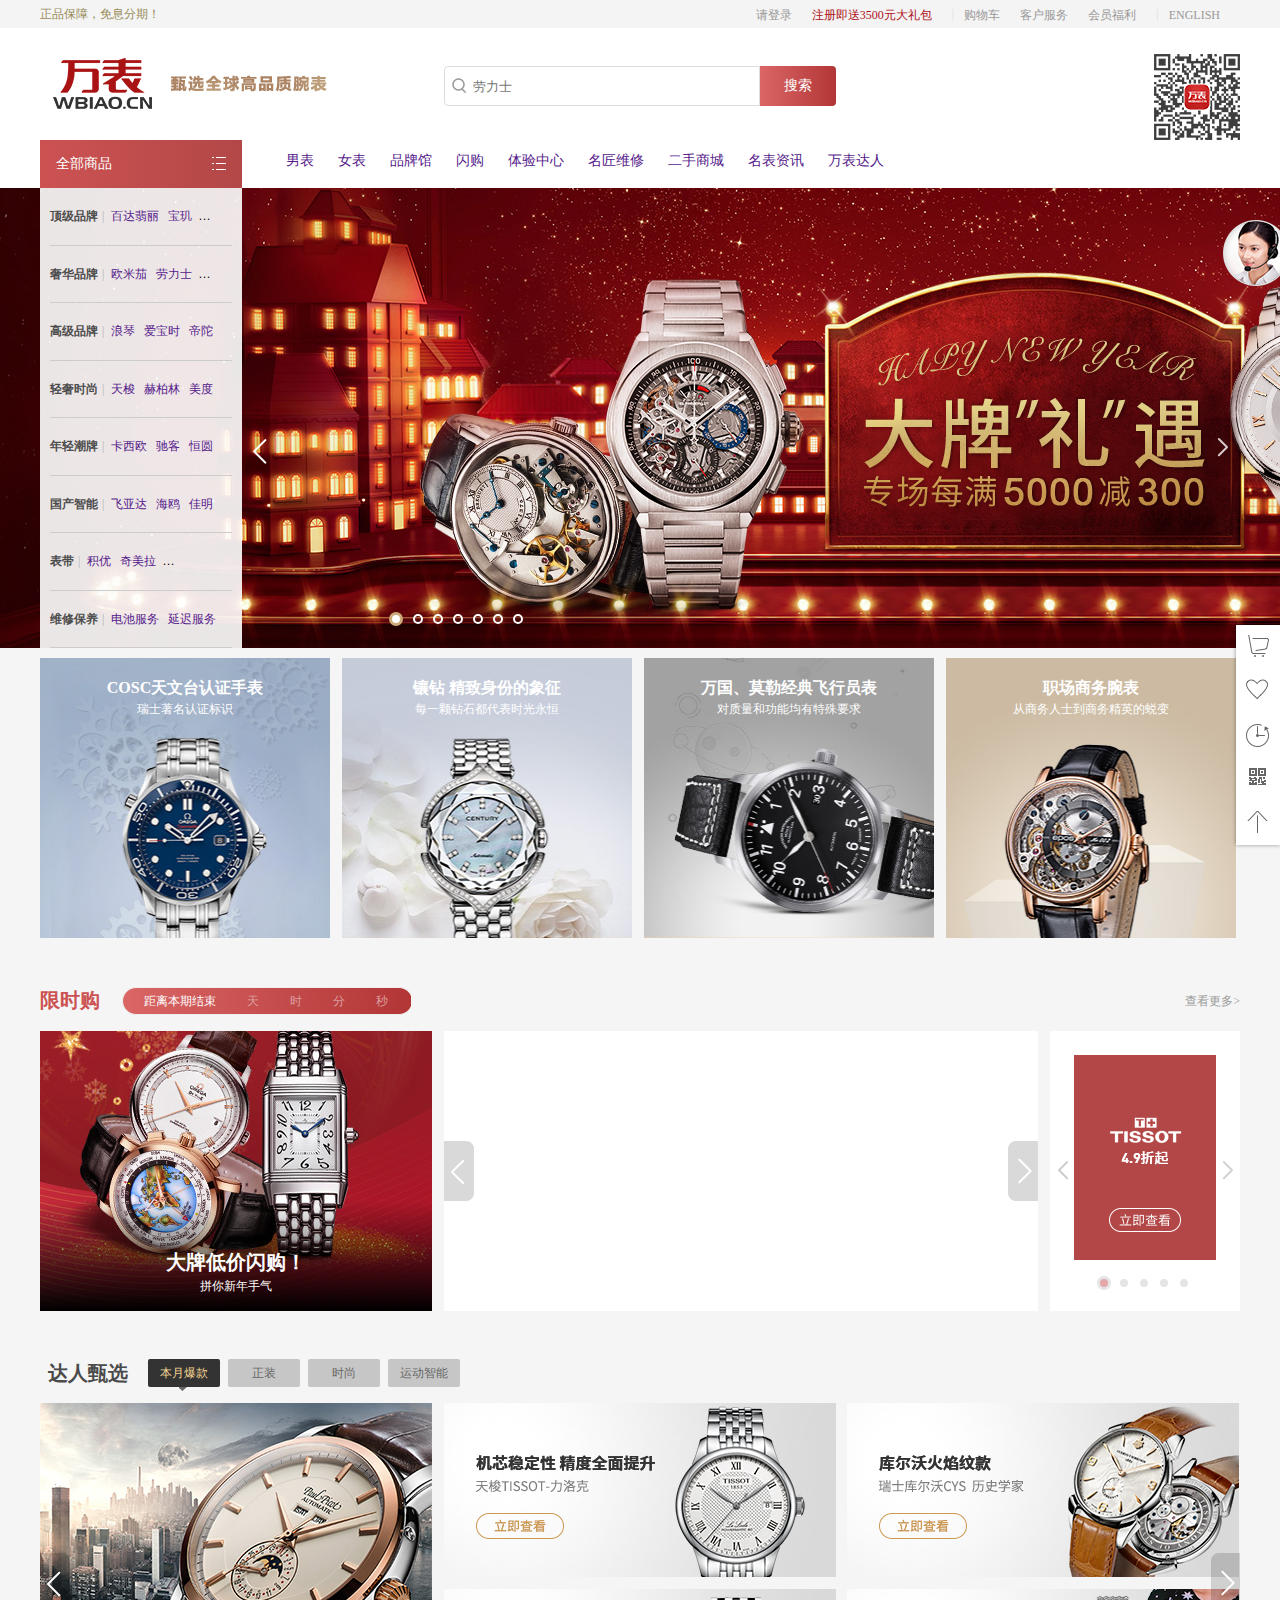
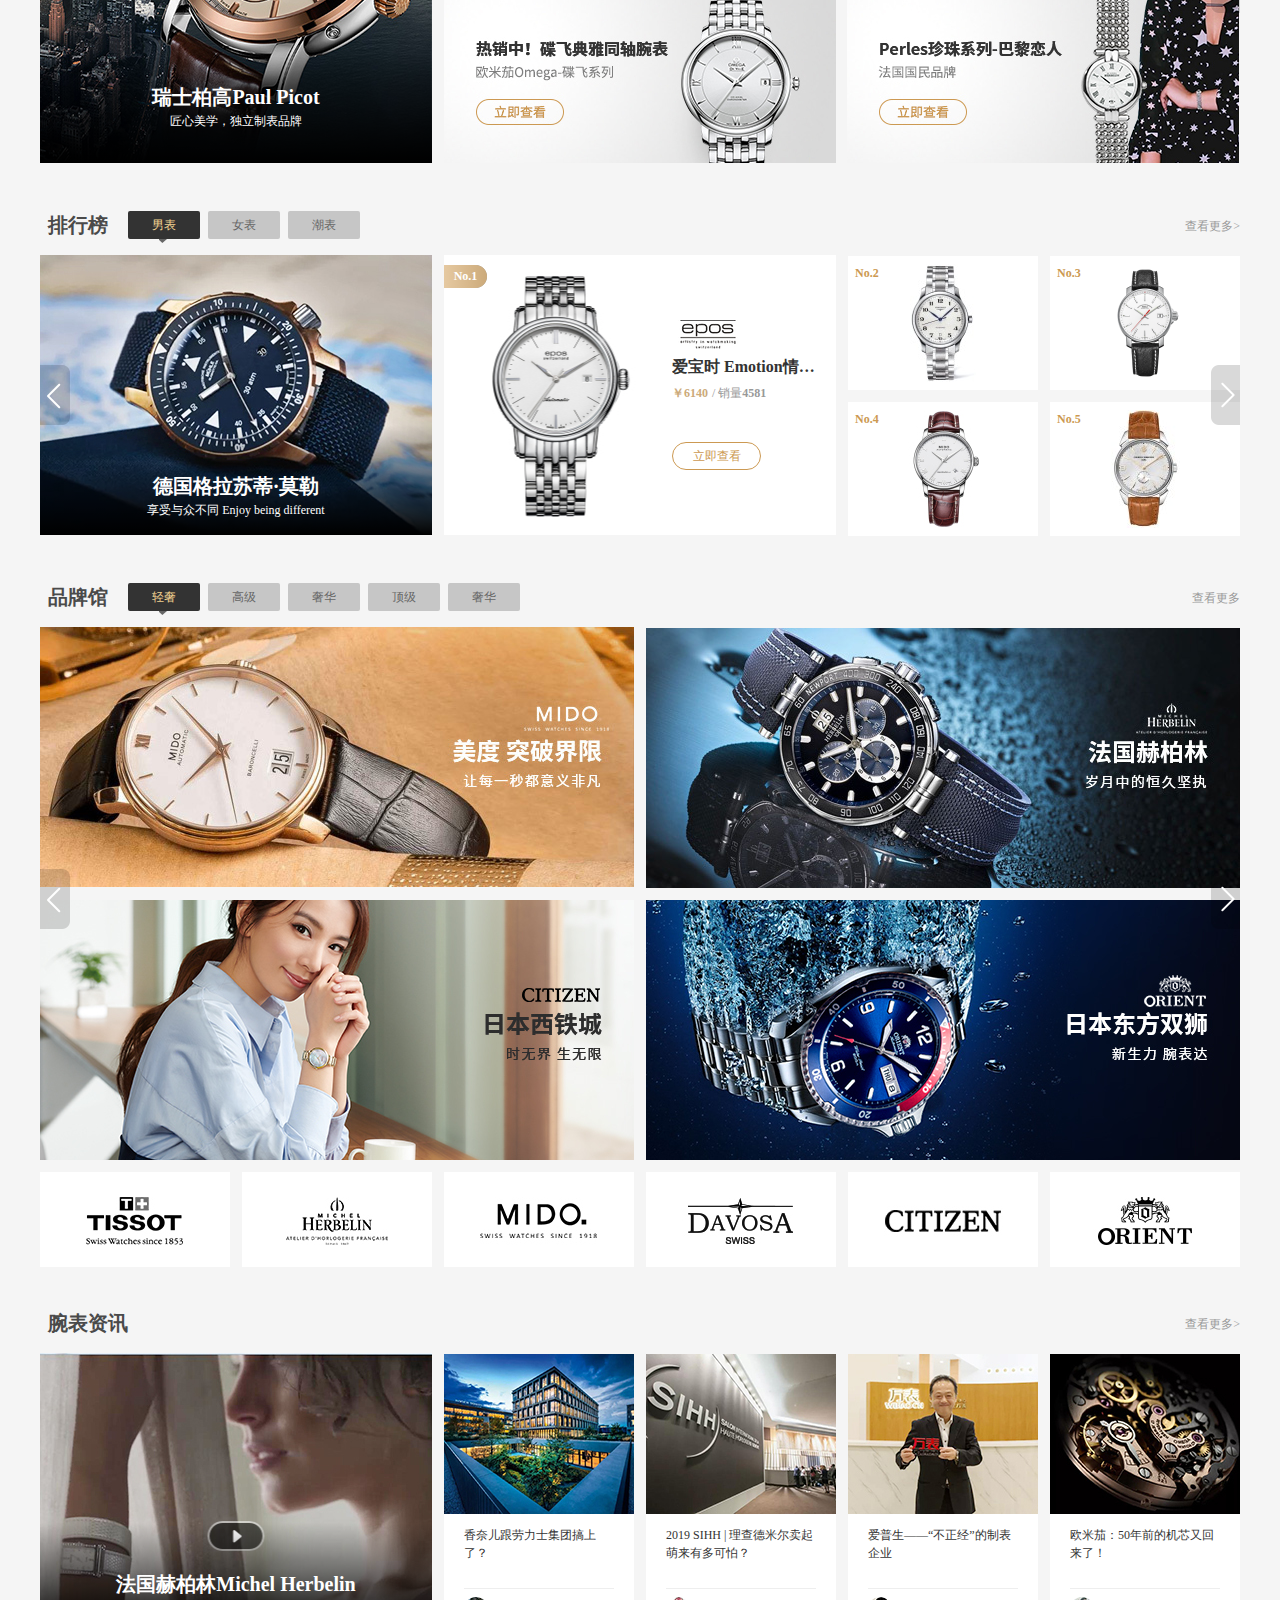
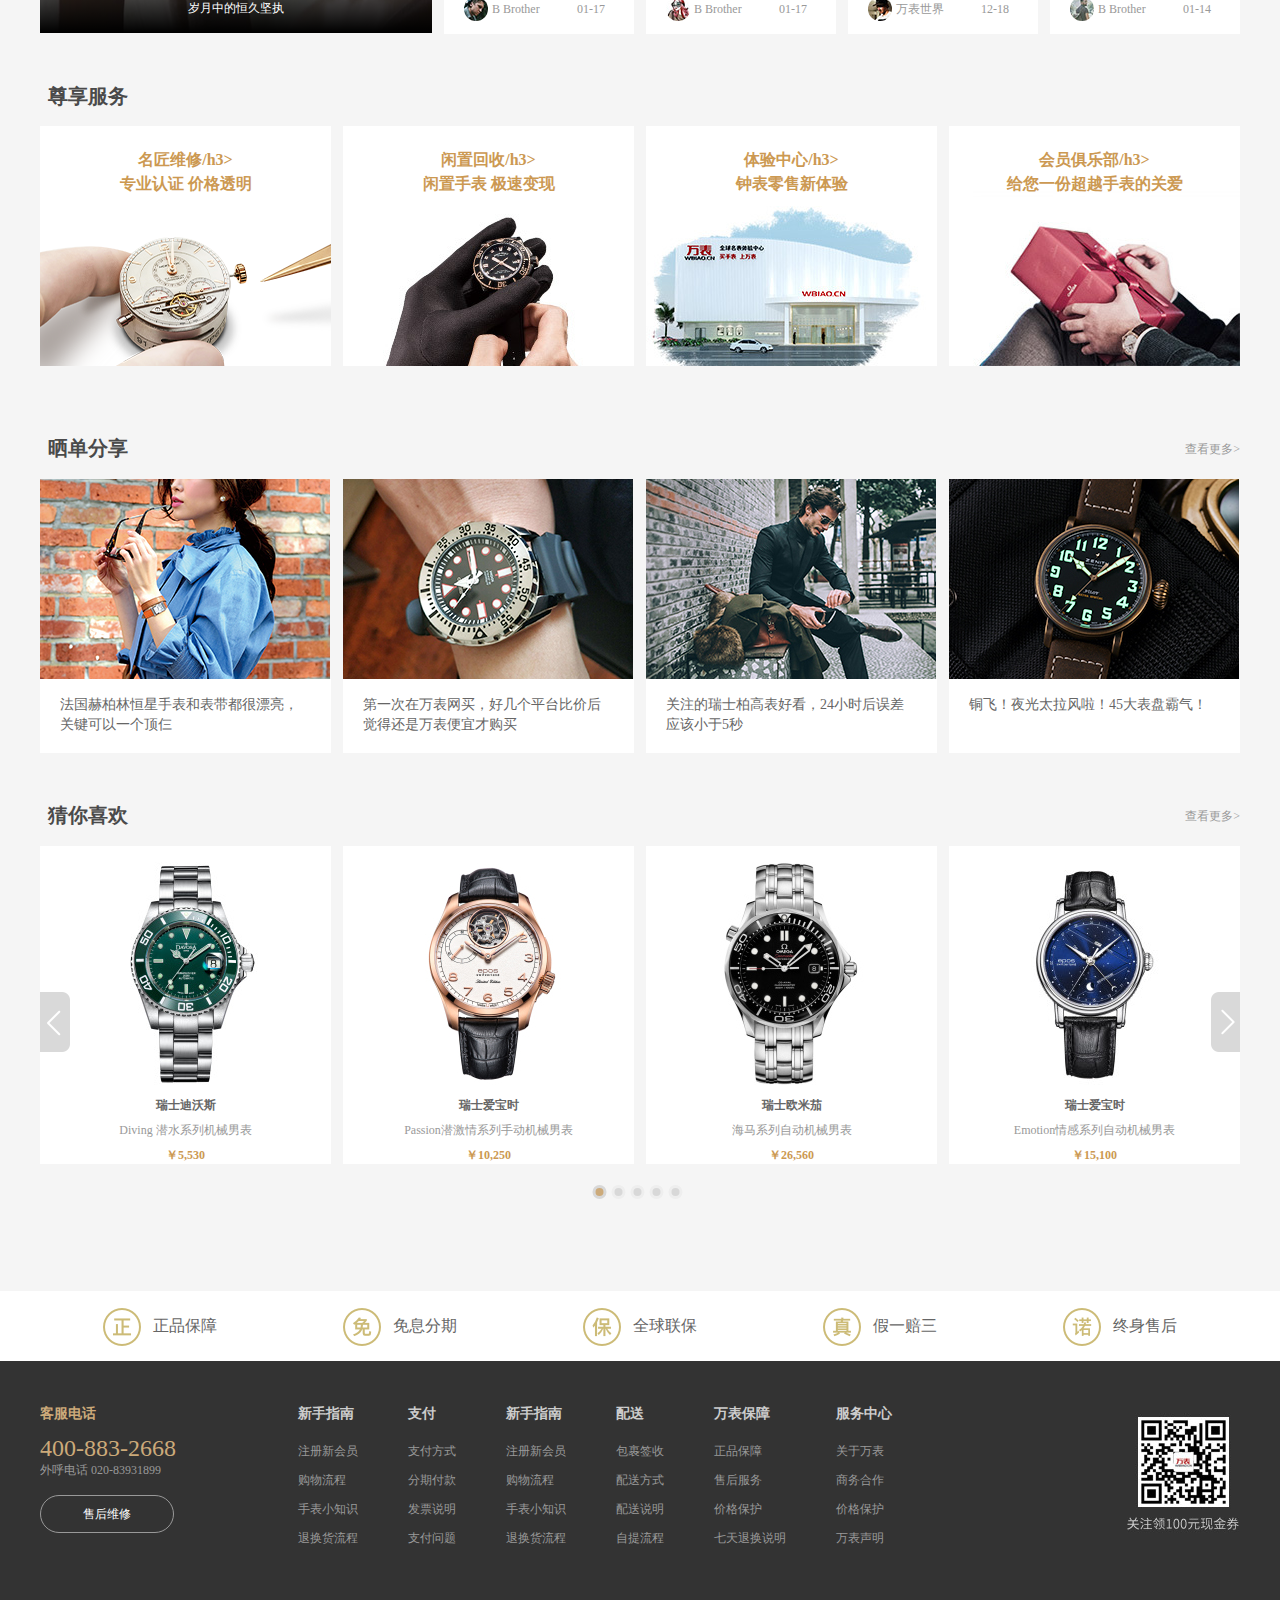
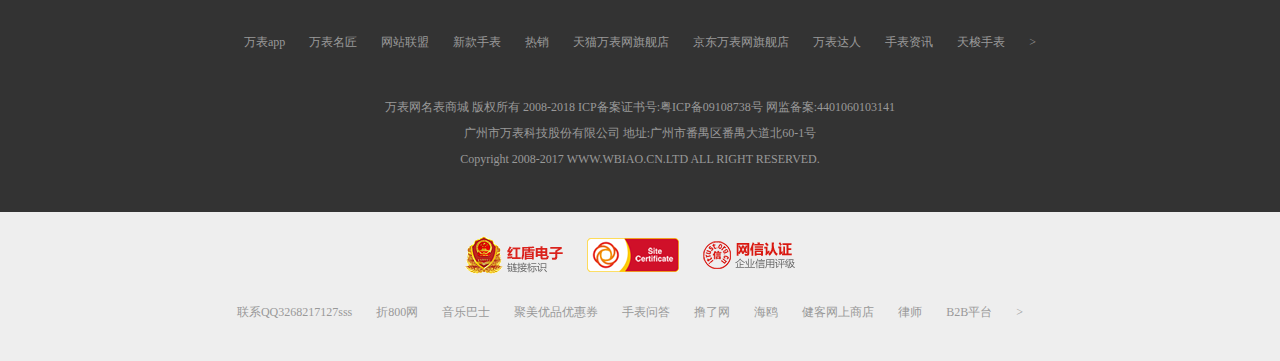
==== commit 17d283f2: "购物车基本完成" ====
--- a/watch/index.html
+++ b/watch/index.html
@@ -19,12 +19,12 @@
 				<div class="small_right">
 					<ul>
 						<li>
-							<a class="small_a" href="">请登录</a>
-							<a class="a_spectial small_a" href="">注册即送3500元大礼包</a>
+							<a class="small_a" href="login.html" id="login">请登录</a>
+							<a class="a_spectial small_a" href="javascript:;" id="register">注册即送3500元大礼包</a>
 						</li>
 						<li>
 							<span>|</span>
-							<a class="small_a" href="">购物车</a>
+							<a class="small_a" href="javascript:;" id="shopcar">购物车</a>
 							<div class="servie_a">
 								<a href="" class="small_a">客户服务</a>
 								<!-- 客户服务小框 -->
@@ -700,6 +700,58 @@
 					
 				</div>
 			</div>
+		</div>
+	</div>
+
+	<!-- 侧边栏 -->
+	<div class="aside">
+		<!-- 小人儿 -->
+		<div class="face">
+			<a href="" class="face_women"></a>
+			<div class="face_kuang">
+				<span class="fk_jiao"></span>
+				<span class="fk_x"></span>
+				<div class="fk_p">
+					<h3>年终奖好礼精选</h3>
+					<p>抽奖赢好礼 咨询客服领红包</p>
+				</div>
+				<div class="fk_a">
+					<a href="" class="live">选表咨询<i></i></a>
+					<a href="">手表维修</a>
+				</div>
+			</div>
+		</div>
+		<!-- 几个功能 -->
+		<div class="use">
+			<a href="" class="use_a1">
+				<i class="usa1"></i>
+				<i class="usa_11"></i>
+				<div class="shoping">购物车</div>
+				<em></em>
+			</a>
+			<a href="" class="use_a2">
+				<i class="usa2"></i>
+				<i class="usa_21"></i>
+				<div class="select">我的收藏</div>
+			</a>
+			<a href="" class="use_a3">
+				<i class="usa3"></i>
+				<i class="usa_31"></i>
+				<div class="footing">浏览足记</div>
+			</a>
+			<a href="javascript:;" class="use_a4">
+				<i class="usa4"></i>
+				<i class="usa_41"></i>
+				<div class="erma">
+					<img src="img/erma.png" alt="">
+					<p>下载万表APP</p>
+				</div>
+			</a>
+			<a href="javascript:;" class="use_a5">
+				<i class="usa5"></i>
+				<i class="usa_51"></i>
+				<div class="top">返回顶部</div>
+			</a>
 		</div>
 	</div>
 
@@ -848,11 +900,12 @@
 				<a href="">></a>
 			</div>
 		</div>
-		
 	</div>
 </body>
 </html>
 <script src="js/jquery-1.11.1.min.js"></script>
+<script src="js/cookie.js"></script>
+<script src="js/publick.js"></script>
 <script src="js/run.js"></script>
 <script src="js/mtbc_center.js"></script>
 <script src="js/lunbo.js"></script>--- a/watch/css/common.css
+++ b/watch/css/common.css
@@ -8,13 +8,21 @@
 li{
 	list-style:none;
 }
+i , em{ font-style:normal; }
 a{
 	text-decoration:none;
 	display:inline-block;
 }
+.hasheight:after{
+	content:"";
+	display:block;
+	clear: both;
+}
 .a_text{
 	text-decoration:underline;
 }
+.fl{ float:left!important; }
+.fr{ float:right!important; }
 
 /*小灰条*/
 .head{
@@ -67,6 +75,7 @@
 .a_spectial{
 	color:#ae0f17;
 }
+#shopcar.change{ color:#cc5252;font-weight:bold; }
 /*客户服务*/
 /*移入时的特效*/
 .a_border{
@@ -313,7 +322,165 @@
 .nav_right .s2{ background:url( "../img/more.png" ) -45px -367px; }
 
 
-
+/*侧边栏*/
+.aside{
+	position:fixed;
+	width:44px;
+	height:100%;
+	top:0;
+	right:0;
+}
+/*美女*/
+.face{
+	width:100%;
+	position:relative;
+	height:66px;
+	top:220px;
+	z-index:100;
+}
+.face_women{
+	right:0;
+	width:57px;
+	height:66px;
+	position:absolute;
+	background:url( "../img/more2.png" ) -304px top;
+	z-index:880;
+}
+.face .face_kuang{
+	width:300px;
+	height:180px;
+	position:absolute;
+	top:3px;
+	right:75px;
+	background:#fff;
+	border-radius:5px;
+	box-shadow:0 0 10px 1px rgba( 0 , 0 , 0 , .4 );
+	opacity:1;display:none;
+	z-index:4;
+}
+.face_kuang .fk_jiao{
+	width:0;
+	height:0;
+	position:absolute;
+	border:10px solid transparent;
+	border-left:10px solid #fff;
+	top:5px;
+	right:-20px;
+}
+.face_kuang .fk_x{
+	width:17px;
+	height:16px;
+	position:absolute;
+	background:url( "../img/more2.png" ) -97px -504px;
+	transition:all 1s ease;
+	top:10px;
+	right:10px;
+	cursor:pointer;
+}
+.face_kuang .fk_x:hover{
+	transform:rotate( 360deg );
+}
+.face_kuang .fk_p{
+	padding:50px 0;
+	box-sizing:border-box;
+	width:100%;
+	height:133px;
+	text-align:center;
+	color:rgb( 102, 102, 102 );
+	border-bottom:1px solid rgb( 235 , 235 , 235 );
+	font-size:12px;
+}
+.fk_p h3{ color:rgb( 204 , 170 , 122 );font-size:20px; }
+.fk_a a{ 
+	width:50%;
+	float:left;
+	text-align:center;
+	line-height:44px;
+	font-size:12px;
+	font-weight:bold;
+	color:#999;
+	position:relative; 
+}
+.fk_a a.live{ color:rgb( 204 , 61, 61 )}
+.fk_a a:first-child i{ 
+	width:3px;height:3px;
+	position:absolute;
+	display:block;
+	border-radius:50%;
+	background:rgb( 204 , 61, 61 );
+	top:32%;right:32%; 
+}
+/*功能*/
+.use{
+	width:100%;
+	position:absolute;
+	right:0;
+	bottom:55px;
+	background:#fff;
+	box-shadow:0 0 4px 0 rgba( 0 , 0 , 0 , .4 );
+}
+.use a{
+	width:44px;
+	height:44px;
+	display:block;
+	position:relative;
+}
+.use i{
+	width:24px;
+	height:24px;
+	display:block;
+	margin:auto;
+	position:absolute;
+	top:50%;left:50%;
+	margin-top:-12px;margin-left:-12px;
+}
+.use .use_a1 em{
+	width:16px;
+	height:16px;
+	position:absolute;
+	border-radius:50%;
+	right:5px;
+	top:3px;
+	line-height:16px;
+	color:#fff;font-size:10px;
+	background:#b32424;
+	display:block;
+	z-index:101;
+	display:none;text-align:center;
+}
+.use i:nth-child(2) , .use div{ display:none; }
+.use .usa1{ background:url( "../img/more2.png" ) -508px -384px; }
+.use .usa2{ background:url( "../img/more2.png" ) -508px -248px; }
+.use .usa3{ background:url( "../img/more2.png" ) -469px -359px; }
+.use .usa4{ background:url( "../img/more2.png" ) -374px -464px; }
+.use .usa5{ background:url( "../img/more2.png" ) -508px -180px; }
+.use .usa_11{ background:url( "../img/more2.png" ) -338px -467px;}
+.use .usa_21{ background:url( "../img/more2.png" ) -508px -214px;}
+.use .usa_31{ background:url( "../img/more2.png" ) -507px -280px; }
+.use .usa_41{ background:url( "../img/more2.png" ) -544px -477px; }
+.use .usa_51{ background:url( "../img/more2.png" ) -508px -180px; }
+.use div{
+	width:76px;
+	height:44px;
+	position:absolute;
+	bottom:0;
+	right:44px;
+	background:#f1f1f1;color:#333;
+	font-size:12px;
+	padding-right:6px;
+	text-align:right;
+	line-height:44px;
+	z-index:100;
+}
+.use .erma{
+	width:180px;height:auto;
+	padding:18px 10px 0 10px;
+	text-align:center;
+	bottom:-44px;
+}
+.use .erma img{
+	margin:0 auto;display:block;
+}
 
 
 /*底部*/
--- a/watch/css/index.css
+++ b/watch/css/index.css
@@ -802,8 +802,11 @@
 	border:3px solid #eee;
 	background:#d8d8d8;
 	border-radius:50%;
+	cursor:pointer;
 }
 .mn_bottom ol li:child( 4n ){ margin-right:0; }
 .mn_bottom ol li.mn_on{
 	background:#ccaa7a;border-color:#d8d8d8;
-}+}
+
+
